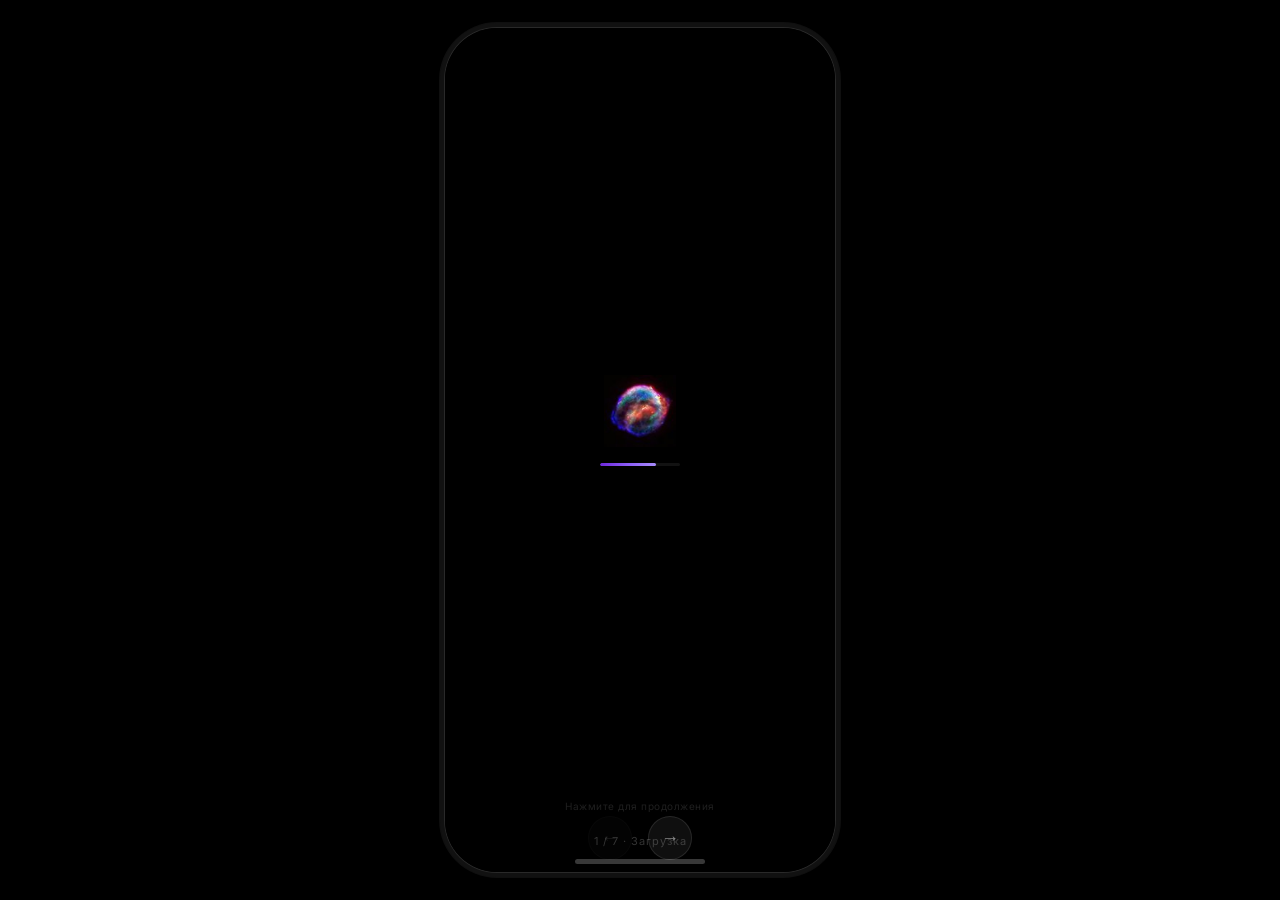
==== index.html @ 372c524d "Add files via upload" ====
<!DOCTYPE html>
<html lang="ru">
<head>
<meta charset="UTF-8">
<meta name="viewport" content="width=device-width, initial-scale=1.0, viewport-fit=cover">
<meta name="theme-color" content="#000000">
<title>Сновидец — Прототип</title>
<link rel="preconnect" href="https://fonts.googleapis.com">
<link href="https://fonts.googleapis.com/css2?family=Inter:wght@300;400;500;600;700;800;900&display=swap" rel="stylesheet">
<link rel="stylesheet" href="styles.css">
</head>
<body>
<div id="app">

  <!-- ══ Phone Shell ══ -->
  <div class="phone-shell">
    <div class="notch"></div>
    <div class="home-bar"></div>

    <!-- ════════════════════════════
         SCREEN 1 — LOADING
    ════════════════════════════ -->
    <div class="screen" id="screen-loading">
      <img class="loading-logo" src="[data-uri]" alt="Сновидец">
      <div class="loading-bar-track">
        <div class="loading-bar-fill"></div>
      </div>
      <div class="loading-hint">Нажмите для продолжения</div>
    </div>

    <!-- ════════════════════════════
         SCREEN 2 — LOGIN
    ════════════════════════════ -->
    <div class="screen" id="screen-login">
      <div class="login-logo-wrap">
        <img class="login-logo" src="[data-uri]" alt="Сновидец">
      </div>
      <div class="login-form">
        <input class="field" type="text" placeholder="Логин или email" readonly>
        <input class="field" type="text" placeholder="Пароль" readonly>
      </div>
      <button class="btn-login" data-goto="diary-entries">Войти</button>
      <div class="login-links">
        <span class="login-link">Забыли пароль?</span>
        <span class="login-link">Регистрация</span>
      </div>
      <div class="login-divider">
        <div class="divider-line"></div>
        <span class="divider-text">Войти через</span>
        <div class="divider-line"></div>
      </div>
      <div class="socials">
        <div class="social-btn">V</div>
        <div class="social-btn">G</div>
        <div class="social-btn">Я</div>
      </div>
    </div>

    <!-- ════════════════════════════
         SCREEN 3 — DIARY (ENTRIES)
    ════════════════════════════ -->
    <div class="screen" id="screen-diary-entries" style="flex-direction:column;">
      <!-- Metrics -->
      <div class="diary-topbar">
        <div class="metrics-row">
          <div class="metric-card">
            <div class="metric-value">5</div>
            <div class="metric-label">Снов</div>
          </div>
          <div class="metric-card">
            <div class="metric-value">48%</div>
            <div class="metric-label">Осознанность</div>
          </div>
          <div class="metric-card">
            <div class="metric-value">Май</div>
            <div class="metric-label">Период</div>
          </div>
        </div>
      </div>
      <div class="section-label">Последние записи</div>
      <!-- Dream list -->
      <div class="dream-list">
        <div class="dream-card">
          <div class="dream-icon">📝</div>
          <div class="dream-body">
            <div class="dream-title">Полет над городом</div>
            <div class="dream-meta">12 мая · 02:34</div>
            <div class="dream-tags"><span class="dream-tag">#Осознанный</span><span class="dream-tag">#Повторяющийся</span></div>
          </div>
          <div class="dream-right">
            <div class="dream-pct">87%</div>
            <div class="dream-actions">✏️ 🗑️</div>
          </div>
        </div>
        <div class="dream-card">
          <div class="dream-icon">🎤</div>
          <div class="dream-body">
            <div class="dream-title">Разговор с тенью</div>
            <div class="dream-meta">11 мая · 04:15</div>
            <div class="dream-tags"><span class="dream-tag">#Кошмар</span></div>
          </div>
          <div class="dream-right">
            <div class="dream-pct">42%</div>
            <div class="dream-actions">✏️ 🗑️</div>
          </div>
        </div>
        <div class="dream-card">
          <div class="dream-icon">📹</div>
          <div class="dream-body">
            <div class="dream-title">Бесконечный коридор</div>
            <div class="dream-meta">10 мая · 01:50</div>
            <div class="dream-tags"><span class="dream-tag">#Повторяющийся</span></div>
          </div>
          <div class="dream-right">
            <div class="dream-pct">23%</div>
            <div class="dream-actions">✏️ 🗑️</div>
          </div>
        </div>
        <div class="dream-card">
          <div class="dream-icon">📝</div>
          <div class="dream-body">
            <div class="dream-title">Встреча с учителем</div>
            <div class="dream-meta">9 мая · 03:20</div>
            <div class="dream-tags"><span class="dream-tag">#Осознанный</span><span class="dream-tag">#Люцидный</span></div>
          </div>
          <div class="dream-right">
            <div class="dream-pct">91%</div>
            <div class="dream-actions">✏️ 🗑️</div>
          </div>
        </div>
        <div class="dream-card">
          <div class="dream-icon">🎤</div>
          <div class="dream-body">
            <div class="dream-title">Падение в бездну</div>
            <div class="dream-meta">8 мая · 02:10</div>
            <div class="dream-tags"><span class="dream-tag">#Кошмар</span><span class="dream-tag">#Падение</span></div>
          </div>
          <div class="dream-right">
            <div class="dream-pct">15%</div>
            <div class="dream-actions">✏️ 🗑️</div>
          </div>
        </div>
      </div>
      <!-- FAB -->
      <div class="fab" data-goto="add-dream">+</div>
      <!-- Bottom nav -->
      <nav class="bottom-nav">
        <div class="nav-item active" data-screen="diary-entries">
          <div class="nav-icon-wrap"><svg viewBox="0 0 24 24" fill="none" stroke="rgba(255,255,255,0.3)" stroke-width="2" stroke-linecap="round" stroke-linejoin="round"><rect x="4" y="3" width="16" height="18" rx="2"/><line x1="8" y1="8" x2="16" y2="8"/><line x1="8" y1="12" x2="16" y2="12"/><line x1="8" y1="16" x2="12" y2="16"/></svg></div>
          <span class="nav-lbl">Дневник</span>
        </div>
        <div class="nav-item" data-screen="visualization">
          <div class="nav-icon-wrap"><svg viewBox="0 0 24 24" fill="none" stroke="rgba(255,255,255,0.3)" stroke-width="2" stroke-linecap="round" stroke-linejoin="round"><circle cx="12" cy="12" r="3"/><path d="M12 2v3M12 19v3M4.22 4.22l2.12 2.12M17.66 17.66l2.12 2.12M2 12h3M19 12h3M4.22 19.78l2.12-2.12M17.66 6.34l2.12-2.12"/></svg></div>
          <span class="nav-lbl">Визуализация</span>
        </div>
        <div class="nav-item" data-screen="analytics">
          <div class="nav-icon-wrap"><svg viewBox="0 0 24 24" fill="none" stroke="rgba(255,255,255,0.3)" stroke-width="2" stroke-linecap="round" stroke-linejoin="round"><polyline points="22 12 18 12 15 21 9 3 6 12 2 12"/></svg></div>
          <span class="nav-lbl">Аналитика</span>
        </div>
        <div class="nav-item" data-screen="profile">
          <div class="nav-icon-wrap"><svg viewBox="0 0 24 24" fill="none" stroke="rgba(255,255,255,0.3)" stroke-width="2" stroke-linecap="round" stroke-linejoin="round"><circle cx="12" cy="8" r="4"/><path d="M4 20c0-4 3.6-7 8-7s8 3 8 7"/></svg></div>
          <span class="nav-lbl">Профиль</span>
        </div>
      </nav>
      <div class="safe-bottom"></div>
    </div>

    <!-- ════════════════════════════
         SCREEN 4 — ADD DREAM
    ════════════════════════════ -->
    <div class="screen" id="screen-add-dream" style="flex-direction:column;">
      <div class="screen-body">
        <div class="add-inner">
          <div class="screen-heading">Новая запись сна</div>
          <div class="voice-banner">
            <div class="voice-banner-icon">🎤</div>
            <div class="voice-banner-text">Голосовая команда «Сон, запись» — наговорите сон, а приложение создаст черновик. После остановки записи черновик появится в дневнике.</div>
          </div>
          <div>
            <div class="field-label">Опиши сон <span class="hint-icon">?</span></div>
            <textarea class="add-textarea" placeholder="Начните писать или используйте микрофон" readonly></textarea>
            <div class="char-count">0 / 2000</div>
          </div>
          <div>
            <div class="field-label">Стоп-кадр</div>
            <input class="add-input" type="text" placeholder="одно-два предложения" readonly>
          </div>
          <div>
            <div class="expand-header">
              <span class="expand-title">Настроить дополнительные параметры</span>
              <span class="expand-arrow">▲</span>
            </div>
            <div class="expand-body">
              <div>
                <div class="param-label">Длительность сна</div>
                <div class="radio-row">
                  <span class="chip">Мгновение</span><span class="chip">Короткий</span><span class="chip on">Обычный</span><span class="chip">Долгий</span><span class="chip">Бесконечный</span>
                </div>
              </div>
              <div class="divider-sm"></div>
              <div>
                <div class="param-label">Теги</div>
                <div class="tags-input">Введите тег…</div>
                <div class="tag-suggestions">
                  <span class="tag-chip">лес</span><span class="tag-chip">город</span><span class="tag-chip">школа</span><span class="tag-chip">вода</span><span class="tag-chip">космос</span><span class="tag-chip">зеркало</span><span class="tag-chip">лестница</span><span class="tag-chip">автомобиль</span><span class="tag-chip">книга</span><span class="tag-chip">часы</span><span class="tag-chip">мама</span><span class="tag-chip">незнакомец</span><span class="tag-chip">тень</span><span class="tag-chip">животное</span><span class="tag-chip">страх</span><span class="tag-chip">радость</span><span class="tag-chip">тревога</span><span class="tag-chip">удивление</span><span class="tag-chip">покой</span><span class="tag-chip">дождь</span><span class="tag-chip">туман</span><span class="tag-chip">снег</span><span class="tag-chip">гроза</span><span class="tag-chip">полёт</span><span class="tag-chip">падение</span><span class="tag-chip">бег</span><span class="tag-chip">разговор</span><span class="tag-chip">плавание</span>
                </div>
              </div>
              <div class="divider-sm"></div>
              <div>
                <div class="param-label">Время суток</div>
                <div class="radio-row"><span class="chip">День</span><span class="chip on">Ночь</span><span class="chip">Неопределённое</span></div>
              </div>
              <div>
                <div class="param-label">Цветовая гамма</div>
                <div class="radio-row"><span class="chip on">Тёплая</span><span class="chip">Холодная</span><span class="chip">Чёрно-белая</span><span class="chip">Сепия</span></div>
              </div>
              <div>
                <div class="param-label">Сюрреалистичность</div>
                <div class="radio-row"><span class="chip">Реализм</span><span class="chip on">Лёгкая странность</span><span class="chip">Полный сюрреализм</span></div>
              </div>
              <div class="divider-sm"></div>
              <div class="toggle-row">
                <span class="toggle-label">Осознанный сон</span>
                <div class="toggle off"><div class="toggle-knob"></div></div>
              </div>
              <div class="toggle-row">
                <span class="toggle-label">Было чувство присутствия реальности</span>
                <div class="toggle off"><div class="toggle-knob"></div></div>
              </div>
              <div class="divider-sm"></div>
              <div style="display:flex;flex-direction:column;gap:8px;">
                <div class="checkbox-row"><div class="checkbox-box"></div><span class="checkbox-label">Присутствовали узнаваемые люди (размывать лица знакомых)</span></div>
                <div class="checkbox-row"><div class="checkbox-box"></div><span class="checkbox-label">Содержал эротические сцены</span></div>
                <div class="checkbox-row"><div class="checkbox-box"></div><span class="checkbox-label">Были нарушения физики</span></div>
                <div class="checkbox-row"><div class="checkbox-box"></div><span class="checkbox-label">Слышал звуки / музыку</span></div>
              </div>
              <div class="divider-sm"></div>
              <div class="slider-wrap">
                <div class="param-label">Эмоциональная яркость</div>
                <div class="slider-sublabel">Насколько сильные эмоции ты испытывал?</div>
                <div class="slider-track">
                  <div class="slider-fill"></div>
                  <div class="slider-thumb"></div>
                </div>
                <div class="slider-labels"><span>1</span><span>6</span><span>10</span></div>
              </div>
            </div>
          </div>
          <div class="add-actions">
            <button class="btn-save" data-goto="diary-entries">Сохранить сон</button>
            <button class="btn-cancel" data-goto="diary-entries">Отмена</button>
          </div>
          <div style="height:20px;"></div>
        </div>
      </div>
      <nav class="bottom-nav">
        <div class="nav-item active" data-screen="diary-entries">
          <div class="nav-icon-wrap"><svg viewBox="0 0 24 24" fill="none" stroke="rgba(255,255,255,0.3)" stroke-width="2" stroke-linecap="round" stroke-linejoin="round"><rect x="4" y="3" width="16" height="18" rx="2"/><line x1="8" y1="8" x2="16" y2="8"/><line x1="8" y1="12" x2="16" y2="12"/><line x1="8" y1="16" x2="12" y2="16"/></svg></div>
          <span class="nav-lbl">Дневник</span>
        </div>
        <div class="nav-item" data-screen="visualization">
          <div class="nav-icon-wrap"><svg viewBox="0 0 24 24" fill="none" stroke="rgba(255,255,255,0.3)" stroke-width="2" stroke-linecap="round" stroke-linejoin="round"><circle cx="12" cy="12" r="3"/><path d="M12 2v3M12 19v3M4.22 4.22l2.12 2.12M17.66 17.66l2.12 2.12M2 12h3M19 12h3M4.22 19.78l2.12-2.12M17.66 6.34l2.12-2.12"/></svg></div>
          <span class="nav-lbl">Визуализация</span>
        </div>
        <div class="nav-item" data-screen="analytics">
          <div class="nav-icon-wrap"><svg viewBox="0 0 24 24" fill="none" stroke="rgba(255,255,255,0.3)" stroke-width="2" stroke-linecap="round" stroke-linejoin="round"><polyline points="22 12 18 12 15 21 9 3 6 12 2 12"/></svg></div>
          <span class="nav-lbl">Аналитика</span>
        </div>
        <div class="nav-item" data-screen="profile">
          <div class="nav-icon-wrap"><svg viewBox="0 0 24 24" fill="none" stroke="rgba(255,255,255,0.3)" stroke-width="2" stroke-linecap="round" stroke-linejoin="round"><circle cx="12" cy="8" r="4"/><path d="M4 20c0-4 3.6-7 8-7s8 3 8 7"/></svg></div>
          <span class="nav-lbl">Профиль</span>
        </div>
      </nav>
      <div class="safe-bottom"></div>
    </div>

    <!-- ════════════════════════════
         SCREEN 5 — VISUALIZATION
    ════════════════════════════ -->
    <div class="screen" id="screen-visualization" style="flex-direction:column;">
      <div class="screen-body">
        <div class="viz-inner">
          <div class="screen-heading">Визуализация снов</div>
          <div class="viz-select">
            <span class="viz-select-text">Полет над городом (12 мая)</span>
            <span class="viz-select-arrow">▼</span>
          </div>
          <div class="viz-card">
            <div class="viz-placeholder">
              <div class="viz-placeholder-icon">🖼️</div>
              <div class="viz-placeholder-text">Здесь будет сгенерирована сцена от первого лица</div>
            </div>
            <div class="viz-card-footer">
              <span class="viz-card-title">ФОТО-СЦЕНА</span>
              <button class="btn-create">Создать (1 токен)</button>
            </div>
          </div>
          <div class="viz-card">
            <div class="viz-placeholder">
              <div class="viz-placeholder-icon">🎬</div>
              <div class="viz-placeholder-text">Демо-режим: генерация видео от первого лица</div>
            </div>
            <div class="viz-card-footer">
              <span class="viz-card-title">1-МИН. РОЛИК ОТ 1 ЛИЦА</span>
              <button class="btn-create">Создать (3 токена)</button>
            </div>
          </div>
          <div class="token-info">
            <span style="font-size:18px;">🪙</span>
            <span class="token-info-text">Beta-функция. ИИ-генерация за токены. У вас <b>5 токенов</b></span>
          </div>
          <div class="section-label" style="padding:4px 0;">История визуализаций</div>
          <div style="display:flex;flex-direction:column;gap:8px;">
            <div class="hist-card">
              <div class="hist-icon">📸</div>
              <div class="hist-body"><div class="hist-title">Полет над городом</div><div class="hist-meta">12 мая</div><div class="hist-type">Фото-сцена</div></div>
              <button class="btn-watch">Смотреть</button>
            </div>
            <div class="hist-card">
              <div class="hist-icon">🎬</div>
              <div class="hist-body"><div class="hist-title">Разговор с тенью</div><div class="hist-meta">11 мая</div><div class="hist-type">Ролик</div></div>
              <button class="btn-watch">Смотреть</button>
            </div>
            <div class="hist-card">
              <div class="hist-icon">📸</div>
              <div class="hist-body"><div class="hist-title">Бесконечный коридор</div><div class="hist-meta">10 мая</div><div class="hist-type">Фото-сцена</div></div>
              <button class="btn-watch">Смотреть</button>
            </div>
          </div>
          <div style="height:16px;"></div>
        </div>
      </div>
      <nav class="bottom-nav">
        <div class="nav-item" data-screen="diary-entries"><div class="nav-icon-wrap"><svg viewBox="0 0 24 24" fill="none" stroke="rgba(255,255,255,0.3)" stroke-width="2" stroke-linecap="round" stroke-linejoin="round"><rect x="4" y="3" width="16" height="18" rx="2"/><line x1="8" y1="8" x2="16" y2="8"/><line x1="8" y1="12" x2="16" y2="12"/><line x1="8" y1="16" x2="12" y2="16"/></svg></div><span class="nav-lbl">Дневник</span></div>
        <div class="nav-item active" data-screen="visualization"><div class="nav-icon-wrap"><svg viewBox="0 0 24 24" fill="none" stroke="rgba(255,255,255,0.3)" stroke-width="2" stroke-linecap="round" stroke-linejoin="round"><circle cx="12" cy="12" r="3"/><path d="M12 2v3M12 19v3M4.22 4.22l2.12 2.12M17.66 17.66l2.12 2.12M2 12h3M19 12h3M4.22 19.78l2.12-2.12M17.66 6.34l2.12-2.12"/></svg></div><span class="nav-lbl">Визуализация</span></div>
        <div class="nav-item" data-screen="analytics"><div class="nav-icon-wrap"><svg viewBox="0 0 24 24" fill="none" stroke="rgba(255,255,255,0.3)" stroke-width="2" stroke-linecap="round" stroke-linejoin="round"><polyline points="22 12 18 12 15 21 9 3 6 12 2 12"/></svg></div><span class="nav-lbl">Аналитика</span></div>
        <div class="nav-item" data-screen="profile"><div class="nav-icon-wrap"><svg viewBox="0 0 24 24" fill="none" stroke="rgba(255,255,255,0.3)" stroke-width="2" stroke-linecap="round" stroke-linejoin="round"><circle cx="12" cy="8" r="4"/><path d="M4 20c0-4 3.6-7 8-7s8 3 8 7"/></svg></div><span class="nav-lbl">Профиль</span></div>
      </nav>
      <div class="safe-bottom"></div>
    </div>

    <!-- ════════════════════════════
         SCREEN 6 — ANALYTICS
    ════════════════════════════ -->
    <div class="screen" id="screen-analytics" style="flex-direction:column;">
      <div class="screen-body">
        <div class="ana-inner">
          <div class="screen-heading">Аналитика снов</div>
          <div class="period-tabs">
            <div class="period-tab">Неделя</div>
            <div class="period-tab on">Месяц</div>
            <div class="period-tab">Год</div>
          </div>
          <div class="ana-card">
            <div class="ana-card-title">Сны по неделям</div>
            <div class="bar-chart">
              <div class="bar-col"><div class="bar-fill" style="height:20px;"></div><div class="bar-label">Н1</div></div>
              <div class="bar-col"><div class="bar-fill" style="height:34px;"></div><div class="bar-label">Н2</div></div>
              <div class="bar-col"><div class="bar-fill on" style="height:54px;"></div><div class="bar-label">Н3</div></div>
              <div class="bar-col"><div class="bar-fill" style="height:0px;"></div><div class="bar-label">Н4</div></div>
            </div>
            <div style="display:flex;justify-content:space-between;">
              <span style="font-size:10px;color:rgba(255,255,255,0.2);">Май 2025</span>
              <span style="font-size:10px;color:rgba(255,255,255,0.2);">Всего: 5</span>
            </div>
          </div>
          <div class="ana-card">
            <div class="ana-card-title">Типы снов</div>
            <div class="donut-row">
              <div class="donut"><div class="donut-hole">5</div></div>
              <div style="display:flex;flex-direction:column;gap:8px;">
                <div class="legend-row"><div class="legend-dot" style="background:#8B5CF6;"></div><span class="legend-text">Осознанный</span><span class="legend-val">2</span></div>
                <div class="legend-row"><div class="legend-dot" style="background:#EF4444;"></div><span class="legend-text">Кошмар</span><span class="legend-val">2</span></div>
                <div class="legend-row"><div class="legend-dot" style="background:rgba(255,255,255,0.15);"></div><span class="legend-text">Обычный</span><span class="legend-val">1</span></div>
              </div>
            </div>
          </div>
          <div class="ana-card">
            <div class="ana-card-title">Время засыпания и длительность</div>
            <div class="sleep-stats">
              <div class="sleep-stat"><div class="sleep-val">02:24</div><div class="sleep-lbl">Среднее время записи</div></div>
              <div class="sleep-stat"><div class="sleep-val teal">~6ч</div><div class="sleep-lbl">Ср. длительность сна</div></div>
            </div>
          </div>
          <div style="height:16px;"></div>
        </div>
      </div>
      <nav class="bottom-nav">
        <div class="nav-item" data-screen="diary-entries"><div class="nav-icon-wrap"><svg viewBox="0 0 24 24" fill="none" stroke="rgba(255,255,255,0.3)" stroke-width="2" stroke-linecap="round" stroke-linejoin="round"><rect x="4" y="3" width="16" height="18" rx="2"/><line x1="8" y1="8" x2="16" y2="8"/><line x1="8" y1="12" x2="16" y2="12"/><line x1="8" y1="16" x2="12" y2="16"/></svg></div><span class="nav-lbl">Дневник</span></div>
        <div class="nav-item" data-screen="visualization"><div class="nav-icon-wrap"><svg viewBox="0 0 24 24" fill="none" stroke="rgba(255,255,255,0.3)" stroke-width="2" stroke-linecap="round" stroke-linejoin="round"><circle cx="12" cy="12" r="3"/><path d="M12 2v3M12 19v3M4.22 4.22l2.12 2.12M17.66 17.66l2.12 2.12M2 12h3M19 12h3M4.22 19.78l2.12-2.12M17.66 6.34l2.12-2.12"/></svg></div><span class="nav-lbl">Визуализация</span></div>
        <div class="nav-item active" data-screen="analytics"><div class="nav-icon-wrap"><svg viewBox="0 0 24 24" fill="none" stroke="rgba(255,255,255,0.3)" stroke-width="2" stroke-linecap="round" stroke-linejoin="round"><polyline points="22 12 18 12 15 21 9 3 6 12 2 12"/></svg></div><span class="nav-lbl">Аналитика</span></div>
        <div class="nav-item" data-screen="profile"><div class="nav-icon-wrap"><svg viewBox="0 0 24 24" fill="none" stroke="rgba(255,255,255,0.3)" stroke-width="2" stroke-linecap="round" stroke-linejoin="round"><circle cx="12" cy="8" r="4"/><path d="M4 20c0-4 3.6-7 8-7s8 3 8 7"/></svg></div><span class="nav-lbl">Профиль</span></div>
      </nav>
      <div class="safe-bottom"></div>
    </div>

    <!-- ════════════════════════════
         SCREEN 7 — PROFILE
    ════════════════════════════ -->
    <div class="screen" id="screen-profile" style="flex-direction:column;">
      <div class="screen-body">
        <div class="prof-inner">
          <div class="prof-hero">
            <div class="prof-avatar">С</div>
            <div class="prof-name">Сновидец</div>
            <div class="prof-email">user@dreamapp.ru</div>
          </div>
          <div class="prof-section-label">Уведомления</div>
          <div class="prof-section">
            <div class="prof-row">
              <div class="prof-row-icon">🌙</div>
              <div class="prof-row-text">Напоминание записать сон</div>
              <div class="p-toggle on"><div class="p-toggle-knob"></div></div>
            </div>
            <div class="prof-row">
              <div class="prof-row-icon">⏰</div>
              <div class="prof-row-text">Время напоминания</div>
              <div class="prof-row-right">07:30</div>
            </div>
            <div class="prof-row">
              <div class="prof-row-icon">✨</div>
              <div class="prof-row-text">Советы по осознанным снам</div>
              <div class="p-toggle off"><div class="p-toggle-knob"></div></div>
            </div>
            <div class="prof-row">
              <div class="prof-row-icon">📊</div>
              <div class="prof-row-text">Еженедельный отчёт</div>
              <div class="p-toggle on"><div class="p-toggle-knob"></div></div>
            </div>
          </div>
          <button class="btn-logout" data-goto="login">Выйти из аккаунта</button>
          <div style="height:16px;"></div>
        </div>
      </div>
      <nav class="bottom-nav">
        <div class="nav-item" data-screen="diary-entries"><div class="nav-icon-wrap"><svg viewBox="0 0 24 24" fill="none" stroke="rgba(255,255,255,0.3)" stroke-width="2" stroke-linecap="round" stroke-linejoin="round"><rect x="4" y="3" width="16" height="18" rx="2"/><line x1="8" y1="8" x2="16" y2="8"/><line x1="8" y1="12" x2="16" y2="12"/><line x1="8" y1="16" x2="12" y2="16"/></svg></div><span class="nav-lbl">Дневник</span></div>
        <div class="nav-item" data-screen="visualization"><div class="nav-icon-wrap"><svg viewBox="0 0 24 24" fill="none" stroke="rgba(255,255,255,0.3)" stroke-width="2" stroke-linecap="round" stroke-linejoin="round"><circle cx="12" cy="12" r="3"/><path d="M12 2v3M12 19v3M4.22 4.22l2.12 2.12M17.66 17.66l2.12 2.12M2 12h3M19 12h3M4.22 19.78l2.12-2.12M17.66 6.34l2.12-2.12"/></svg></div><span class="nav-lbl">Визуализация</span></div>
        <div class="nav-item" data-screen="analytics"><div class="nav-icon-wrap"><svg viewBox="0 0 24 24" fill="none" stroke="rgba(255,255,255,0.3)" stroke-width="2" stroke-linecap="round" stroke-linejoin="round"><polyline points="22 12 18 12 15 21 9 3 6 12 2 12"/></svg></div><span class="nav-lbl">Аналитика</span></div>
        <div class="nav-item active" data-screen="profile"><div class="nav-icon-wrap"><svg viewBox="0 0 24 24" fill="none" stroke="rgba(255,255,255,0.3)" stroke-width="2" stroke-linecap="round" stroke-linejoin="round"><circle cx="12" cy="8" r="4"/><path d="M4 20c0-4 3.6-7 8-7s8 3 8 7"/></svg></div><span class="nav-lbl">Профиль</span></div>
      </nav>
      <div class="safe-bottom"></div>
    </div>

  </div><!-- /phone-shell -->

  <!-- Desktop arrows -->
  <div class="nav-arrows" id="nav-arrows">
    <button class="nav-arrow" id="btn-prev">←</button>
    <button class="nav-arrow" id="btn-next">→</button>
  </div>
  <div class="screen-counter" id="screen-counter"></div>

</div><!-- /app -->
<script src="script.js"></script>
</body>
</html>
---- styles.css ----
/* ═══════════════════════════════════════════════
   СНОВИДЕЦ — ПРОТОТИП
   styles.css
═══════════════════════════════════════════════ */

@import url('https://fonts.googleapis.com/css2?family=Inter:wght@300;400;500;600;700;800;900&display=swap');

/* ── Tokens ── */
:root {
  --bg:           #000000;
  --surface:      #0A0A1A;
  --primary:      #8B5CF6;
  --primary-dim:  rgba(139,92,246,0.15);
  --primary-glow: rgba(139,92,246,0.35);
  --accent:       #14B8A6;
  --danger:       #EF4444;
  --warn:         #F59E0B;
  --glass:        rgba(255,255,255,0.05);
  --glass2:       rgba(255,255,255,0.04);
  --text:         rgba(255,255,255,0.88);
  --text-muted:   rgba(255,255,255,0.35);
  --text-dim:     rgba(255,255,255,0.22);
  --border:       rgba(255,255,255,0.08);
  --border2:      rgba(255,255,255,0.06);
  --r-sm:   8px;
  --r-md:   16px;
  --r-lg:   24px;
  --r-pill: 99px;
}

*, *::before, *::after { box-sizing: border-box; margin: 0; padding: 0; }

html, body {
  width: 100%; height: 100%;
  background: var(--bg);
  font-family: 'Inter', sans-serif;
  overflow: hidden;
  color: var(--text);
  -webkit-font-smoothing: antialiased;
}

/* ═══════════════════════════════════════════════
   LAYOUT WRAPPER
═══════════════════════════════════════════════ */

#app {
  width: 100%; height: 100%;
  display: flex;
  align-items: center;
  justify-content: center;
  background: var(--bg);
}

/* ── Desktop: phone shell centered ── */
.phone-shell {
  width: 390px;
  height: 844px;
  max-height: 100vh;
  background: #000;
  border-radius: 52px;
  position: relative;
  overflow: hidden;
  box-shadow:
    0 0 0 1px rgba(255,255,255,0.1),
    0 0 0 5px #111,
    0 0 0 6px rgba(255,255,255,0.06),
    0 40px 100px rgba(0,0,0,0.95);
  flex-shrink: 0;
}

/* ── Desktop nav arrows ── */
.nav-arrows {
  display: none;
  position: fixed;
  bottom: 40px;
  left: 50%;
  transform: translateX(-50%);
  gap: 16px;
  z-index: 100;
}

.nav-arrow {
  width: 44px; height: 44px;
  border-radius: 50%;
  background: rgba(255,255,255,0.06);
  border: 1px solid rgba(255,255,255,0.1);
  color: rgba(255,255,255,0.5);
  font-size: 18px;
  cursor: pointer;
  display: flex; align-items: center; justify-content: center;
  transition: background 0.2s, color 0.2s;
  user-select: none;
}

.nav-arrow:hover { background: rgba(255,255,255,0.12); color: #fff; }
.nav-arrow:disabled { opacity: 0.2; cursor: default; }

/* Screen counter */
.screen-counter {
  display: none;
  position: fixed;
  bottom: 52px;
  left: 50%;
  transform: translateX(-50%);
  font-size: 11px;
  color: rgba(255,255,255,0.2);
  letter-spacing: 1px;
  z-index: 100;
  white-space: nowrap;
}

/* ── Mobile: full viewport ── */
@media (max-width: 500px) {
  .phone-shell {
    width: 100vw;
    height: 100vh;
    border-radius: 0;
    box-shadow: none;
  }
  .nav-arrows { display: flex; }
  .screen-counter { display: block; }
}

@media (min-width: 501px) {
  .nav-arrows { display: flex; }
  .screen-counter { display: block; }
}

/* ── Dynamic Island ── */
.notch {
  position: absolute;
  top: 12px; left: 50%;
  transform: translateX(-50%);
  width: 120px; height: 34px;
  background: #000;
  border-radius: 20px;
  z-index: 50;
}

/* ── Home indicator ── */
.home-bar {
  position: absolute;
  bottom: 8px; left: 50%;
  transform: translateX(-50%);
  width: 130px; height: 5px;
  background: rgba(255,255,255,0.22);
  border-radius: var(--r-pill);
  z-index: 50;
}

/* ═══════════════════════════════════════════════
   SCREENS — base
═══════════════════════════════════════════════ */

.screen {
  position: absolute;
  inset: 0;
  background: #000;
  display: none;
  flex-direction: column;
  opacity: 0;
  transition: opacity 0.25s ease;
}

.screen.active {
  display: flex;
  opacity: 1;
}

/* Scrollable body area */
.screen-body {
  flex: 1;
  overflow-y: auto;
  overflow-x: hidden;
  scrollbar-width: none;
  -webkit-overflow-scrolling: touch;
}
.screen-body::-webkit-scrollbar { display: none; }

/* Safe areas */
.safe-top    { height: 44px; flex-shrink: 0; }
.safe-bottom { height: 34px; flex-shrink: 0; }

/* ═══════════════════════════════════════════════
   SCREEN 1 — LOADING
═══════════════════════════════════════════════ */

#screen-loading {
  align-items: center;
  justify-content: center;
  gap: 16px;
  cursor: pointer;
  padding-bottom: 60px;
}

.loading-logo {
  width: 72px; height: 72px;
  object-fit: contain;
}

.loading-bar-track {
  width: 80px; height: 3px;
  background: rgba(255,255,255,0.07);
  border-radius: var(--r-pill);
  overflow: hidden;
}

.loading-bar-fill {
  height: 100%;
  background: linear-gradient(90deg, #6D28D9, #8B5CF6, #A78BFA);
  border-radius: var(--r-pill);
  animation: loadprogress 1.8s ease-out forwards;
}

@keyframes loadprogress {
  from { width: 0% }
  to   { width: 70% }
}

.loading-hint {
  position: absolute;
  bottom: 60px;
  font-size: 10px;
  color: rgba(255,255,255,0.12);
  letter-spacing: 0.5px;
}

/* ═══════════════════════════════════════════════
   SCREEN 2 — LOGIN
═══════════════════════════════════════════════ */

#screen-login {
  align-items: center;
  justify-content: center;
  padding: 44px 28px 34px;
  gap: 0;
}

.login-logo-wrap {
  margin-bottom: 40px;
}

.login-logo {
  width: 52px; height: 52px;
  object-fit: contain;
}

.login-form {
  width: 100%;
  display: flex;
  flex-direction: column;
  gap: 10px;
  margin-bottom: 14px;
}

.field {
  width: 100%;
  background: var(--glass);
  border: 1px solid var(--border);
  border-radius: var(--r-md);
  padding: 14px 16px;
  font-family: 'Inter', sans-serif;
  font-size: 14px;
  color: var(--text-muted);
  outline: none;
  pointer-events: none;
}

.field::placeholder { color: var(--text-muted); }

.btn-login {
  width: 100%;
  height: 52px;
  background: var(--primary);
  border: none;
  border-radius: var(--r-md);
  color: #fff;
  font-family: 'Inter', sans-serif;
  font-size: 15px;
  font-weight: 600;
  cursor: pointer;
  box-shadow: 0 4px 24px var(--primary-glow);
  margin-bottom: 18px;
  transition: opacity 0.15s;
}

.btn-login:hover { opacity: 0.88; }

.login-links {
  display: flex;
  gap: 24px;
  margin-bottom: 24px;
}

.login-link {
  font-size: 13px;
  color: var(--text-muted);
  cursor: default;
}

.login-divider {
  width: 100%;
  display: flex;
  align-items: center;
  gap: 10px;
  margin-bottom: 14px;
}

.divider-line { flex: 1; height: 1px; background: var(--border); }

.divider-text {
  font-size: 11px;
  color: var(--text-dim);
  white-space: nowrap;
  letter-spacing: 0.5px;
}

.socials { display: flex; gap: 12px; }

.social-btn {
  width: 44px; height: 44px;
  border-radius: 50%;
  background: var(--glass);
  border: 1px solid var(--border);
  display: flex; align-items: center; justify-content: center;
  font-size: 15px; font-weight: 700;
  color: var(--text);
  cursor: default;
  font-family: 'Inter', sans-serif;
}

/* ═══════════════════════════════════════════════
   SHARED — BOTTOM NAV
═══════════════════════════════════════════════ */

.bottom-nav {
  height: 60px;
  background: rgba(0,0,0,0.97);
  border-top: 1px solid var(--border2);
  display: flex;
  align-items: center;
  justify-content: space-around;
  padding: 0 6px;
  flex-shrink: 0;
  z-index: 20;
}

.nav-item {
  display: flex;
  flex-direction: column;
  align-items: center;
  gap: 4px;
  flex: 1;
  cursor: pointer;
  padding-top: 4px;
  -webkit-tap-highlight-color: transparent;
}

.nav-icon-wrap {
  width: 32px; height: 26px;
  border-radius: var(--r-sm);
  display: flex; align-items: center; justify-content: center;
  transition: background 0.15s;
}

.nav-icon-wrap svg { width: 17px; height: 17px; }

.nav-lbl {
  font-size: 9px;
  font-weight: 500;
  color: var(--text-muted);
  text-align: center;
  letter-spacing: 0.2px;
  transition: color 0.15s;
}

.nav-item.active .nav-icon-wrap { background: var(--primary-dim); }
.nav-item.active .nav-lbl       { color: var(--primary); font-weight: 600; }
.nav-item.active svg path,
.nav-item.active svg rect,
.nav-item.active svg circle,
.nav-item.active svg line,
.nav-item.active svg polyline   { stroke: var(--primary) !important; }

/* ═══════════════════════════════════════════════
   SCREEN 3 — DIARY EMPTY
═══════════════════════════════════════════════ */

#screen-diary-empty .screen-body {
  display: flex;
  flex-direction: column;
  padding: 12px 14px 0;
  gap: 0;
}

/* ═══════════════════════════════════════════════
   SCREEN 4 — DIARY WITH ENTRIES
═══════════════════════════════════════════════ */

.diary-topbar {
  padding: 10px 14px 8px;
  flex-shrink: 0;
  border-bottom: 1px solid var(--border2);
}

.metrics-row { display: flex; gap: 7px; }

.metric-card {
  flex: 1;
  background: var(--glass2);
  border: 1px solid var(--border);
  border-radius: var(--r-md);
  padding: 9px 6px 7px;
  display: flex; flex-direction: column; align-items: center; gap: 3px;
}

.metric-value { font-size: 14px; font-weight: 800; color: #fff; line-height: 1; }
.metric-label { font-size: 8px; font-weight: 500; color: var(--text-muted); text-align: center; text-transform: uppercase; letter-spacing: 0.6px; }

.section-label {
  padding: 12px 14px 6px;
  font-size: 10px; font-weight: 600;
  color: var(--text-dim);
  letter-spacing: 1.2px;
  text-transform: uppercase;
  flex-shrink: 0;
}

.dream-list {
  flex: 1;
  padding: 0 12px 12px;
  display: flex; flex-direction: column; gap: 7px;
  overflow-y: auto;
  scrollbar-width: none;
}
.dream-list::-webkit-scrollbar { display: none; }

.dream-card {
  background: var(--glass);
  border: 1px solid var(--border);
  border-radius: var(--r-md);
  padding: 11px 12px;
  display: flex; align-items: flex-start; gap: 10px;
  cursor: pointer;
  transition: background 0.15s;
  -webkit-tap-highlight-color: transparent;
}

.dream-card:hover { background: rgba(255,255,255,0.07); }

.dream-icon { font-size: 18px; flex-shrink: 0; margin-top: 1px; }

.dream-body { flex: 1; min-width: 0; display: flex; flex-direction: column; gap: 4px; }

.dream-title { font-size: 12px; font-weight: 600; color: var(--text); white-space: nowrap; overflow: hidden; text-overflow: ellipsis; }

.dream-meta { font-size: 10px; color: var(--text-muted); }

.dream-tags { display: flex; flex-wrap: wrap; gap: 4px; margin-top: 2px; }

.dream-tag {
  font-size: 9px; font-weight: 500;
  color: rgba(139,92,246,0.9);
  background: rgba(139,92,246,0.1);
  border: 1px solid rgba(139,92,246,0.2);
  border-radius: 5px;
  padding: 2px 6px;
}

.dream-right { display: flex; flex-direction: column; align-items: flex-end; gap: 8px; flex-shrink: 0; }

.dream-pct { font-size: 12px; font-weight: 700; color: var(--primary); }

.dream-actions { display: flex; gap: 6px; font-size: 14px; opacity: 0.4; }

/* FAB */
.fab {
  position: absolute;
  right: 20px;
  bottom: 74px;
  width: 52px; height: 52px;
  border-radius: 50%;
  background: var(--primary);
  box-shadow: 0 4px 20px var(--primary-glow);
  display: flex; align-items: center; justify-content: center;
  font-size: 26px; font-weight: 300; color: #fff;
  line-height: 1;
  z-index: 25;
  cursor: pointer;
  transition: transform 0.15s, opacity 0.15s;
  -webkit-tap-highlight-color: transparent;
}

.fab:hover { transform: scale(1.06); }

/* Empty state */
.empty-state {
  flex: 1;
  display: flex; flex-direction: column; align-items: center; justify-content: center;
  gap: 12px; padding: 0 40px;
}

.empty-moon { font-size: 36px; opacity: 0.22; }
.empty-text { font-size: 13px; color: var(--text-muted); text-align: center; line-height: 1.6; }

.btn-add-dream {
  height: 42px; padding: 0 24px;
  background: var(--primary);
  border: none; border-radius: var(--r-md);
  color: #fff; font-family: 'Inter', sans-serif;
  font-size: 13px; font-weight: 600;
  cursor: pointer;
  box-shadow: 0 4px 16px var(--primary-glow);
  margin-top: 4px;
  transition: opacity 0.15s;
  -webkit-tap-highlight-color: transparent;
}

.btn-add-dream:hover { opacity: 0.88; }

/* ═══════════════════════════════════════════════
   SCREEN 5 — ADD DREAM
═══════════════════════════════════════════════ */

.add-inner {
  padding: 56px 16px 16px;
  display: flex; flex-direction: column; gap: 12px;
}

.screen-heading {
  font-size: 20px; font-weight: 700;
  color: var(--text); letter-spacing: -0.4px;
}

.voice-banner {
  background: rgba(139,92,246,0.08);
  border: 1px solid rgba(139,92,246,0.2);
  border-radius: var(--r-md);
  padding: 12px 14px;
  display: flex; gap: 10px; align-items: flex-start;
}

.voice-banner-icon { font-size: 18px; flex-shrink: 0; }
.voice-banner-text { font-size: 11px; color: rgba(255,255,255,0.5); line-height: 1.6; }

.field-label {
  font-size: 10px; font-weight: 600;
  color: var(--text-muted);
  letter-spacing: 0.8px; text-transform: uppercase;
  display: flex; align-items: center; gap: 6px;
  margin-bottom: 5px;
}

.hint-icon {
  width: 16px; height: 16px; border-radius: 50%;
  border: 1px solid rgba(255,255,255,0.2);
  display: flex; align-items: center; justify-content: center;
  font-size: 9px; color: var(--text-muted);
  cursor: default;
}

.add-textarea {
  width: 100%;
  background: var(--glass);
  border: 1px solid var(--border);
  border-radius: var(--r-md);
  padding: 12px 14px;
  font-family: 'Inter', sans-serif;
  font-size: 13px; color: var(--text-muted);
  resize: none; outline: none; pointer-events: none;
  height: 80px; line-height: 1.5;
}

.char-count {
  font-size: 10px; color: var(--text-dim);
  text-align: right; margin-top: 4px;
}

.add-input {
  width: 100%;
  background: var(--glass);
  border: 1px solid var(--border);
  border-radius: var(--r-md);
  padding: 12px 14px;
  font-family: 'Inter', sans-serif;
  font-size: 13px; color: var(--text-muted);
  outline: none; pointer-events: none;
}

.expand-header {
  display: flex; align-items: center; justify-content: space-between;
  background: var(--glass2);
  border: 1px solid var(--border);
  border-radius: var(--r-sm);
  padding: 11px 14px;
}

.expand-title { font-size: 12px; font-weight: 600; color: rgba(255,255,255,0.6); }
.expand-arrow { font-size: 10px; color: var(--text-dim); }

.expand-body {
  background: rgba(255,255,255,0.02);
  border: 1px solid var(--border2);
  border-top: none;
  border-radius: 0 0 var(--r-sm) var(--r-sm);
  padding: 12px 14px;
  display: flex; flex-direction: column; gap: 12px;
}

.param-label {
  font-size: 9px; font-weight: 600;
  color: var(--text-dim);
  letter-spacing: 0.8px; text-transform: uppercase;
  margin-bottom: 6px;
}

.radio-row { display: flex; flex-wrap: wrap; gap: 6px; }

.chip {
  font-size: 10px; font-weight: 500;
  color: var(--text-muted);
  background: var(--glass);
  border: 1px solid var(--border);
  border-radius: var(--r-pill);
  padding: 5px 11px;
  cursor: default;
}

.chip.on {
  color: var(--primary);
  background: var(--primary-dim);
  border-color: rgba(139,92,246,0.3);
}

.tags-input {
  background: var(--glass);
  border: 1px solid var(--border);
  border-radius: var(--r-sm);
  padding: 8px 12px;
  font-size: 11px; color: var(--text-dim);
  margin-bottom: 6px; pointer-events: none;
}

.tag-suggestions { display: flex; flex-wrap: wrap; gap: 5px; }

.tag-chip {
  font-size: 9px; font-weight: 500;
  color: var(--text-muted);
  background: var(--glass2);
  border: 1px solid var(--border2);
  border-radius: 5px;
  padding: 3px 8px;
  cursor: default;
}

.toggle-row { display: flex; align-items: center; justify-content: space-between; }

.toggle-label { font-size: 11px; color: rgba(255,255,255,0.55); flex: 1; padding-right: 12px; line-height: 1.4; }

.toggle {
  width: 32px; height: 19px;
  border-radius: var(--r-pill);
  position: relative; flex-shrink: 0;
}
.toggle.off { background: rgba(255,255,255,0.12); }
.toggle-knob {
  width: 14px; height: 14px;
  background: #fff; border-radius: 50%;
  position: absolute; top: 2.5px; left: 3px;
}

.checkbox-row { display: flex; align-items: flex-start; gap: 10px; }
.checkbox-box {
  width: 14px; height: 14px;
  border: 1px solid rgba(255,255,255,0.2);
  border-radius: 4px; flex-shrink: 0; margin-top: 1px;
}
.checkbox-label { font-size: 11px; color: rgba(255,255,255,0.5); line-height: 1.5; }

.divider-sm { height: 1px; background: var(--border2); }

.slider-wrap { display: flex; flex-direction: column; gap: 6px; }
.slider-sublabel { font-size: 10px; color: var(--text-muted); }
.slider-track { height: 4px; background: rgba(255,255,255,0.07); border-radius: var(--r-pill); position: relative; }
.slider-fill { width: 58%; height: 100%; background: linear-gradient(90deg, #6D28D9, #8B5CF6); border-radius: var(--r-pill); }
.slider-thumb {
  width: 14px; height: 14px; background: var(--primary); border-radius: 50%;
  position: absolute; top: -5px; left: calc(58% - 7px);
  box-shadow: 0 0 6px var(--primary-glow);
}
.slider-labels { display: flex; justify-content: space-between; font-size: 9px; color: var(--text-dim); }

.add-actions { display: flex; gap: 10px; }

.btn-save {
  flex: 1; height: 46px;
  background: var(--primary); border: none;
  border-radius: var(--r-md); color: #fff;
  font-family: 'Inter', sans-serif;
  font-size: 14px; font-weight: 600; cursor: pointer;
  box-shadow: 0 4px 18px var(--primary-glow);
  transition: opacity 0.15s;
}
.btn-save:hover { opacity: 0.88; }

.btn-cancel {
  height: 46px; padding: 0 20px;
  background: transparent;
  border: 1px solid rgba(255,255,255,0.15);
  border-radius: var(--r-md);
  color: var(--text-muted);
  font-family: 'Inter', sans-serif;
  font-size: 14px; font-weight: 500; cursor: pointer;
  transition: border-color 0.15s;
}
.btn-cancel:hover { border-color: rgba(255,255,255,0.3); }

/* ═══════════════════════════════════════════════
   SCREEN 6 — VISUALIZATION
═══════════════════════════════════════════════ */

.viz-inner {
  padding: 56px 14px 14px;
  display: flex; flex-direction: column; gap: 12px;
}

.viz-select {
  display: flex; align-items: center; justify-content: space-between;
  background: var(--glass);
  border: 1px solid var(--border);
  border-radius: var(--r-md);
  padding: 12px 16px;
  cursor: default;
}
.viz-select-text { font-size: 13px; color: rgba(255,255,255,0.7); }
.viz-select-arrow { font-size: 11px; color: var(--text-muted); }

.viz-card {
  background: var(--glass2);
  border: 1px solid var(--border);
  border-radius: var(--r-md);
  overflow: hidden;
}

.viz-placeholder {
  width: 100%; height: 120px;
  background: rgba(255,255,255,0.03);
  display: flex; flex-direction: column; align-items: center; justify-content: center;
  gap: 6px;
  border-bottom: 1px solid var(--border2);
}
.viz-placeholder-icon { font-size: 26px; opacity: 0.35; }
.viz-placeholder-text { font-size: 10px; color: var(--text-dim); text-align: center; padding: 0 20px; line-height: 1.5; }

.viz-card-footer {
  display: flex; align-items: center; justify-content: space-between;
  padding: 10px 14px;
}
.viz-card-title { font-size: 11px; font-weight: 700; color: rgba(255,255,255,0.7); letter-spacing: 0.5px; }

.btn-create {
  height: 26px; padding: 0 12px;
  background: var(--primary); border: none;
  border-radius: var(--r-sm); color: #fff;
  font-family: 'Inter', sans-serif;
  font-size: 10px; font-weight: 600; cursor: pointer;
  box-shadow: 0 2px 10px var(--primary-glow);
  white-space: nowrap;
}

.token-info {
  display: flex; align-items: center; gap: 8px;
  background: rgba(245,158,11,0.07);
  border: 1px solid rgba(245,158,11,0.15);
  border-radius: var(--r-sm);
  padding: 10px 14px;
}
.token-info-text { font-size: 10px; color: rgba(255,255,255,0.45); line-height: 1.5; }
.token-info-text b { color: rgba(245,158,11,0.9); font-weight: 600; }

.hist-card {
  background: var(--glass2);
  border: 1px solid var(--border2);
  border-radius: var(--r-md);
  padding: 12px 14px;
  display: flex; align-items: center; gap: 10px;
}

.hist-icon { font-size: 20px; flex-shrink: 0; }
.hist-body { flex: 1; min-width: 0; display: flex; flex-direction: column; gap: 3px; }
.hist-title { font-size: 12px; font-weight: 600; color: rgba(255,255,255,0.8); }
.hist-meta  { font-size: 10px; color: var(--text-muted); }
.hist-type  {
  font-size: 9px; color: rgba(139,92,246,0.8);
  background: rgba(139,92,246,0.1);
  border: 1px solid rgba(139,92,246,0.2);
  border-radius: 4px; padding: 2px 7px;
  align-self: flex-start; margin-top: 2px;
}

.btn-watch {
  height: 26px; padding: 0 12px;
  background: transparent;
  border: 1px solid rgba(139,92,246,0.4);
  border-radius: var(--r-sm);
  color: var(--primary); font-family: 'Inter', sans-serif;
  font-size: 10px; font-weight: 600; cursor: pointer; flex-shrink: 0;
}

/* ═══════════════════════════════════════════════
   SCREEN 7 — ANALYTICS
═══════════════════════════════════════════════ */

.ana-inner {
  padding: 56px 14px 14px;
  display: flex; flex-direction: column; gap: 12px;
}

.period-tabs {
  display: flex; gap: 5px;
  background: rgba(255,255,255,0.04);
  border-radius: var(--r-sm); padding: 4px;
}

.period-tab {
  flex: 1; text-align: center;
  font-size: 11px; font-weight: 500;
  color: var(--text-muted);
  padding: 6px 0; border-radius: 6px; cursor: default;
}
.period-tab.on { background: var(--primary); color: #fff; font-weight: 600; }

.ana-card {
  background: var(--glass2);
  border: 1px solid var(--border);
  border-radius: var(--r-md);
  padding: 14px;
  display: flex; flex-direction: column; gap: 10px;
}
.ana-card-title { font-size: 10px; font-weight: 600; color: var(--text-dim); letter-spacing: 0.8px; text-transform: uppercase; }

.bar-chart { display: flex; align-items: flex-end; gap: 6px; height: 60px; }
.bar-col { display: flex; flex-direction: column; align-items: center; gap: 4px; flex: 1; }
.bar-fill { width: 100%; border-radius: 3px 3px 0 0; background: rgba(139,92,246,0.25); }
.bar-fill.on { background: var(--primary); }
.bar-label { font-size: 8px; color: var(--text-dim); }
.bar-sublabel { font-size: 8px; color: rgba(255,255,255,0.1); }

.donut-row { display: flex; align-items: center; gap: 16px; }
.donut {
  width: 68px; height: 68px; border-radius: 50%; flex-shrink: 0;
  background: conic-gradient(#8B5CF6 0% 40%, #EF4444 40% 80%, rgba(255,255,255,0.1) 80% 100%);
  position: relative;
}
.donut-hole {
  position: absolute; inset: 13px; background: #090914;
  border-radius: 50%; display: flex; align-items: center; justify-content: center;
  font-size: 13px; font-weight: 700; color: rgba(255,255,255,0.7);
}
.legend-row { display: flex; align-items: center; gap: 7px; }
.legend-dot { width: 8px; height: 8px; border-radius: 50%; flex-shrink: 0; }
.legend-text { font-size: 11px; color: var(--text-muted); flex: 1; }
.legend-val { font-size: 11px; font-weight: 600; color: rgba(255,255,255,0.75); }

.sleep-stats { display: flex; gap: 8px; }
.sleep-stat {
  flex: 1; display: flex; flex-direction: column; align-items: center; gap: 4px;
  background: rgba(255,255,255,0.03);
  border: 1px solid var(--border2);
  border-radius: var(--r-sm); padding: 12px 6px;
}
.sleep-val { font-size: 18px; font-weight: 800; color: #fff; line-height: 1; }
.sleep-val.teal { color: var(--accent); }
.sleep-lbl { font-size: 9px; font-weight: 500; color: var(--text-dim); text-transform: uppercase; letter-spacing: 0.5px; text-align: center; }

/* ═══════════════════════════════════════════════
   SCREEN 8 — PROFILE
═══════════════════════════════════════════════ */

.prof-inner {
  padding: 56px 14px 14px;
  display: flex; flex-direction: column; gap: 12px;
}

.prof-hero {
  display: flex; flex-direction: column; align-items: center; gap: 8px; padding-bottom: 4px;
}

.prof-avatar {
  width: 64px; height: 64px; border-radius: 50%;
  background: linear-gradient(135deg, #4C1D95, #8B5CF6);
  display: flex; align-items: center; justify-content: center;
  font-size: 26px; font-weight: 700; color: #fff;
  border: 2px solid rgba(139,92,246,0.4);
  box-shadow: 0 0 20px rgba(139,92,246,0.2);
}

.prof-name { font-size: 18px; font-weight: 700; color: var(--text); letter-spacing: -0.3px; }
.prof-email { font-size: 12px; color: var(--text-muted); }

.prof-section-label {
  font-size: 9px; font-weight: 600; color: var(--text-dim);
  letter-spacing: 1px; text-transform: uppercase; padding-left: 2px;
}

.prof-section {
  background: var(--glass2);
  border: 1px solid var(--border);
  border-radius: var(--r-md); overflow: hidden;
}

.prof-row {
  display: flex; align-items: center;
  padding: 13px 16px; gap: 12px;
  border-bottom: 1px solid var(--border2);
}
.prof-row:last-child { border-bottom: none; }
.prof-row-icon { font-size: 16px; flex-shrink: 0; width: 22px; text-align: center; }
.prof-row-text { flex: 1; font-size: 13px; color: rgba(255,255,255,0.65); }
.prof-row-right { font-size: 12px; color: var(--text-dim); }

.p-toggle {
  width: 34px; height: 20px;
  border-radius: var(--r-pill); position: relative; flex-shrink: 0;
}
.p-toggle.on { background: var(--primary); }
.p-toggle.off { background: rgba(255,255,255,0.12); }
.p-toggle-knob {
  width: 14px; height: 14px; background: #fff; border-radius: 50%;
  position: absolute; top: 3px;
  transition: left 0.15s;
}
.p-toggle.on .p-toggle-knob { left: 17px; }
.p-toggle.off .p-toggle-knob { left: 3px; }

.btn-logout {
  width: 100%; height: 46px;
  background: transparent;
  border: 1px solid rgba(239,68,68,0.3);
  border-radius: var(--r-md);
  color: rgba(239,68,68,0.7);
  font-family: 'Inter', sans-serif;
  font-size: 13px; font-weight: 500; cursor: pointer;
  transition: border-color 0.15s;
}
.btn-logout:hover { border-color: rgba(239,68,68,0.6); }
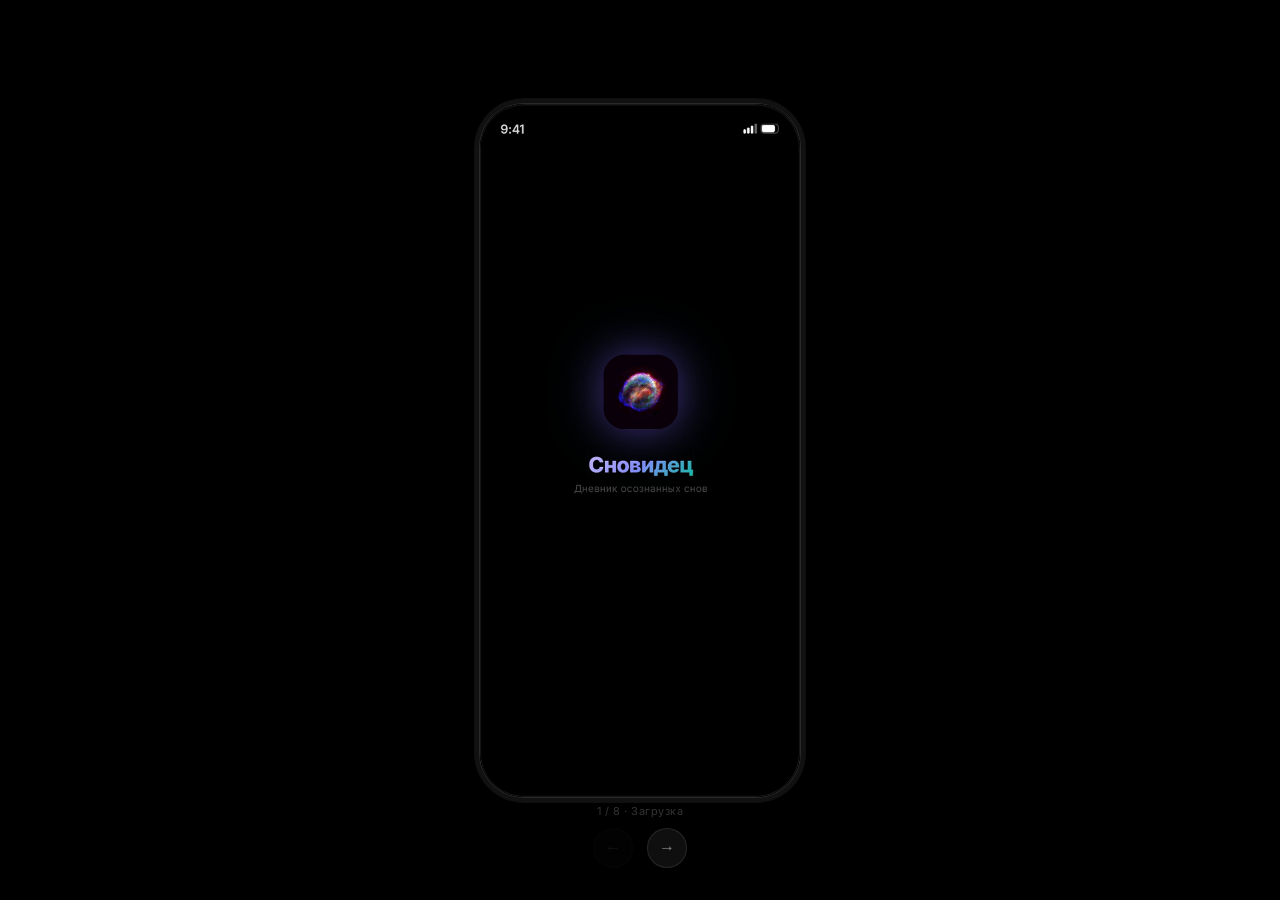
==== commit 8cef0c92: "Add files via upload" ====
--- a/index.html
+++ b/index.html
@@ -5,452 +5,19 @@
 <meta name="viewport" content="width=device-width, initial-scale=1.0, viewport-fit=cover">
 <meta name="theme-color" content="#000000">
 <title>Сновидец — Прототип</title>
-<link rel="preconnect" href="https://fonts.googleapis.com">
-<link href="https://fonts.googleapis.com/css2?family=Inter:wght@300;400;500;600;700;800;900&display=swap" rel="stylesheet">
 <link rel="stylesheet" href="styles.css">
 </head>
 <body>
 <div id="app">
+  <iframe id="screen-frame" src="1_loading.html"></iframe>
+</div>
 
-  <!-- ══ Phone Shell ══ -->
-  <div class="phone-shell">
-    <div class="notch"></div>
-    <div class="home-bar"></div>
+<div class="nav-arrows">
+  <button class="nav-arrow" id="btn-prev">←</button>
+  <button class="nav-arrow" id="btn-next">→</button>
+</div>
+<div class="screen-label" id="screen-label"></div>
 
-    <!-- ════════════════════════════
-         SCREEN 1 — LOADING
-    ════════════════════════════ -->
-    <div class="screen" id="screen-loading">
-      <img class="loading-logo" src="[data-uri]" alt="Сновидец">
-      <div class="loading-bar-track">
-        <div class="loading-bar-fill"></div>
-      </div>
-      <div class="loading-hint">Нажмите для продолжения</div>
-    </div>
-
-    <!-- ════════════════════════════
-         SCREEN 2 — LOGIN
-    ════════════════════════════ -->
-    <div class="screen" id="screen-login">
-      <div class="login-logo-wrap">
-        <img class="login-logo" src="[data-uri]" alt="Сновидец">
-      </div>
-      <div class="login-form">
-        <input class="field" type="text" placeholder="Логин или email" readonly>
-        <input class="field" type="text" placeholder="Пароль" readonly>
-      </div>
-      <button class="btn-login" data-goto="diary-entries">Войти</button>
-      <div class="login-links">
-        <span class="login-link">Забыли пароль?</span>
-        <span class="login-link">Регистрация</span>
-      </div>
-      <div class="login-divider">
-        <div class="divider-line"></div>
-        <span class="divider-text">Войти через</span>
-        <div class="divider-line"></div>
-      </div>
-      <div class="socials">
-        <div class="social-btn">V</div>
-        <div class="social-btn">G</div>
-        <div class="social-btn">Я</div>
-      </div>
-    </div>
-
-    <!-- ════════════════════════════
-         SCREEN 3 — DIARY (ENTRIES)
-    ════════════════════════════ -->
-    <div class="screen" id="screen-diary-entries" style="flex-direction:column;">
-      <!-- Metrics -->
-      <div class="diary-topbar">
-        <div class="metrics-row">
-          <div class="metric-card">
-            <div class="metric-value">5</div>
-            <div class="metric-label">Снов</div>
-          </div>
-          <div class="metric-card">
-            <div class="metric-value">48%</div>
-            <div class="metric-label">Осознанность</div>
-          </div>
-          <div class="metric-card">
-            <div class="metric-value">Май</div>
-            <div class="metric-label">Период</div>
-          </div>
-        </div>
-      </div>
-      <div class="section-label">Последние записи</div>
-      <!-- Dream list -->
-      <div class="dream-list">
-        <div class="dream-card">
-          <div class="dream-icon">📝</div>
-          <div class="dream-body">
-            <div class="dream-title">Полет над городом</div>
-            <div class="dream-meta">12 мая · 02:34</div>
-            <div class="dream-tags"><span class="dream-tag">#Осознанный</span><span class="dream-tag">#Повторяющийся</span></div>
-          </div>
-          <div class="dream-right">
-            <div class="dream-pct">87%</div>
-            <div class="dream-actions">✏️ 🗑️</div>
-          </div>
-        </div>
-        <div class="dream-card">
-          <div class="dream-icon">🎤</div>
-          <div class="dream-body">
-            <div class="dream-title">Разговор с тенью</div>
-            <div class="dream-meta">11 мая · 04:15</div>
-            <div class="dream-tags"><span class="dream-tag">#Кошмар</span></div>
-          </div>
-          <div class="dream-right">
-            <div class="dream-pct">42%</div>
-            <div class="dream-actions">✏️ 🗑️</div>
-          </div>
-        </div>
-        <div class="dream-card">
-          <div class="dream-icon">📹</div>
-          <div class="dream-body">
-            <div class="dream-title">Бесконечный коридор</div>
-            <div class="dream-meta">10 мая · 01:50</div>
-            <div class="dream-tags"><span class="dream-tag">#Повторяющийся</span></div>
-          </div>
-          <div class="dream-right">
-            <div class="dream-pct">23%</div>
-            <div class="dream-actions">✏️ 🗑️</div>
-          </div>
-        </div>
-        <div class="dream-card">
-          <div class="dream-icon">📝</div>
-          <div class="dream-body">
-            <div class="dream-title">Встреча с учителем</div>
-            <div class="dream-meta">9 мая · 03:20</div>
-            <div class="dream-tags"><span class="dream-tag">#Осознанный</span><span class="dream-tag">#Люцидный</span></div>
-          </div>
-          <div class="dream-right">
-            <div class="dream-pct">91%</div>
-            <div class="dream-actions">✏️ 🗑️</div>
-          </div>
-        </div>
-        <div class="dream-card">
-          <div class="dream-icon">🎤</div>
-          <div class="dream-body">
-            <div class="dream-title">Падение в бездну</div>
-            <div class="dream-meta">8 мая · 02:10</div>
-            <div class="dream-tags"><span class="dream-tag">#Кошмар</span><span class="dream-tag">#Падение</span></div>
-          </div>
-          <div class="dream-right">
-            <div class="dream-pct">15%</div>
-            <div class="dream-actions">✏️ 🗑️</div>
-          </div>
-        </div>
-      </div>
-      <!-- FAB -->
-      <div class="fab" data-goto="add-dream">+</div>
-      <!-- Bottom nav -->
-      <nav class="bottom-nav">
-        <div class="nav-item active" data-screen="diary-entries">
-          <div class="nav-icon-wrap"><svg viewBox="0 0 24 24" fill="none" stroke="rgba(255,255,255,0.3)" stroke-width="2" stroke-linecap="round" stroke-linejoin="round"><rect x="4" y="3" width="16" height="18" rx="2"/><line x1="8" y1="8" x2="16" y2="8"/><line x1="8" y1="12" x2="16" y2="12"/><line x1="8" y1="16" x2="12" y2="16"/></svg></div>
-          <span class="nav-lbl">Дневник</span>
-        </div>
-        <div class="nav-item" data-screen="visualization">
-          <div class="nav-icon-wrap"><svg viewBox="0 0 24 24" fill="none" stroke="rgba(255,255,255,0.3)" stroke-width="2" stroke-linecap="round" stroke-linejoin="round"><circle cx="12" cy="12" r="3"/><path d="M12 2v3M12 19v3M4.22 4.22l2.12 2.12M17.66 17.66l2.12 2.12M2 12h3M19 12h3M4.22 19.78l2.12-2.12M17.66 6.34l2.12-2.12"/></svg></div>
-          <span class="nav-lbl">Визуализация</span>
-        </div>
-        <div class="nav-item" data-screen="analytics">
-          <div class="nav-icon-wrap"><svg viewBox="0 0 24 24" fill="none" stroke="rgba(255,255,255,0.3)" stroke-width="2" stroke-linecap="round" stroke-linejoin="round"><polyline points="22 12 18 12 15 21 9 3 6 12 2 12"/></svg></div>
-          <span class="nav-lbl">Аналитика</span>
-        </div>
-        <div class="nav-item" data-screen="profile">
-          <div class="nav-icon-wrap"><svg viewBox="0 0 24 24" fill="none" stroke="rgba(255,255,255,0.3)" stroke-width="2" stroke-linecap="round" stroke-linejoin="round"><circle cx="12" cy="8" r="4"/><path d="M4 20c0-4 3.6-7 8-7s8 3 8 7"/></svg></div>
-          <span class="nav-lbl">Профиль</span>
-        </div>
-      </nav>
-      <div class="safe-bottom"></div>
-    </div>
-
-    <!-- ════════════════════════════
-         SCREEN 4 — ADD DREAM
-    ════════════════════════════ -->
-    <div class="screen" id="screen-add-dream" style="flex-direction:column;">
-      <div class="screen-body">
-        <div class="add-inner">
-          <div class="screen-heading">Новая запись сна</div>
-          <div class="voice-banner">
-            <div class="voice-banner-icon">🎤</div>
-            <div class="voice-banner-text">Голосовая команда «Сон, запись» — наговорите сон, а приложение создаст черновик. После остановки записи черновик появится в дневнике.</div>
-          </div>
-          <div>
-            <div class="field-label">Опиши сон <span class="hint-icon">?</span></div>
-            <textarea class="add-textarea" placeholder="Начните писать или используйте микрофон" readonly></textarea>
-            <div class="char-count">0 / 2000</div>
-          </div>
-          <div>
-            <div class="field-label">Стоп-кадр</div>
-            <input class="add-input" type="text" placeholder="одно-два предложения" readonly>
-          </div>
-          <div>
-            <div class="expand-header">
-              <span class="expand-title">Настроить дополнительные параметры</span>
-              <span class="expand-arrow">▲</span>
-            </div>
-            <div class="expand-body">
-              <div>
-                <div class="param-label">Длительность сна</div>
-                <div class="radio-row">
-                  <span class="chip">Мгновение</span><span class="chip">Короткий</span><span class="chip on">Обычный</span><span class="chip">Долгий</span><span class="chip">Бесконечный</span>
-                </div>
-              </div>
-              <div class="divider-sm"></div>
-              <div>
-                <div class="param-label">Теги</div>
-                <div class="tags-input">Введите тег…</div>
-                <div class="tag-suggestions">
-                  <span class="tag-chip">лес</span><span class="tag-chip">город</span><span class="tag-chip">школа</span><span class="tag-chip">вода</span><span class="tag-chip">космос</span><span class="tag-chip">зеркало</span><span class="tag-chip">лестница</span><span class="tag-chip">автомобиль</span><span class="tag-chip">книга</span><span class="tag-chip">часы</span><span class="tag-chip">мама</span><span class="tag-chip">незнакомец</span><span class="tag-chip">тень</span><span class="tag-chip">животное</span><span class="tag-chip">страх</span><span class="tag-chip">радость</span><span class="tag-chip">тревога</span><span class="tag-chip">удивление</span><span class="tag-chip">покой</span><span class="tag-chip">дождь</span><span class="tag-chip">туман</span><span class="tag-chip">снег</span><span class="tag-chip">гроза</span><span class="tag-chip">полёт</span><span class="tag-chip">падение</span><span class="tag-chip">бег</span><span class="tag-chip">разговор</span><span class="tag-chip">плавание</span>
-                </div>
-              </div>
-              <div class="divider-sm"></div>
-              <div>
-                <div class="param-label">Время суток</div>
-                <div class="radio-row"><span class="chip">День</span><span class="chip on">Ночь</span><span class="chip">Неопределённое</span></div>
-              </div>
-              <div>
-                <div class="param-label">Цветовая гамма</div>
-                <div class="radio-row"><span class="chip on">Тёплая</span><span class="chip">Холодная</span><span class="chip">Чёрно-белая</span><span class="chip">Сепия</span></div>
-              </div>
-              <div>
-                <div class="param-label">Сюрреалистичность</div>
-                <div class="radio-row"><span class="chip">Реализм</span><span class="chip on">Лёгкая странность</span><span class="chip">Полный сюрреализм</span></div>
-              </div>
-              <div class="divider-sm"></div>
-              <div class="toggle-row">
-                <span class="toggle-label">Осознанный сон</span>
-                <div class="toggle off"><div class="toggle-knob"></div></div>
-              </div>
-              <div class="toggle-row">
-                <span class="toggle-label">Было чувство присутствия реальности</span>
-                <div class="toggle off"><div class="toggle-knob"></div></div>
-              </div>
-              <div class="divider-sm"></div>
-              <div style="display:flex;flex-direction:column;gap:8px;">
-                <div class="checkbox-row"><div class="checkbox-box"></div><span class="checkbox-label">Присутствовали узнаваемые люди (размывать лица знакомых)</span></div>
-                <div class="checkbox-row"><div class="checkbox-box"></div><span class="checkbox-label">Содержал эротические сцены</span></div>
-                <div class="checkbox-row"><div class="checkbox-box"></div><span class="checkbox-label">Были нарушения физики</span></div>
-                <div class="checkbox-row"><div class="checkbox-box"></div><span class="checkbox-label">Слышал звуки / музыку</span></div>
-              </div>
-              <div class="divider-sm"></div>
-              <div class="slider-wrap">
-                <div class="param-label">Эмоциональная яркость</div>
-                <div class="slider-sublabel">Насколько сильные эмоции ты испытывал?</div>
-                <div class="slider-track">
-                  <div class="slider-fill"></div>
-                  <div class="slider-thumb"></div>
-                </div>
-                <div class="slider-labels"><span>1</span><span>6</span><span>10</span></div>
-              </div>
-            </div>
-          </div>
-          <div class="add-actions">
-            <button class="btn-save" data-goto="diary-entries">Сохранить сон</button>
-            <button class="btn-cancel" data-goto="diary-entries">Отмена</button>
-          </div>
-          <div style="height:20px;"></div>
-        </div>
-      </div>
-      <nav class="bottom-nav">
-        <div class="nav-item active" data-screen="diary-entries">
-          <div class="nav-icon-wrap"><svg viewBox="0 0 24 24" fill="none" stroke="rgba(255,255,255,0.3)" stroke-width="2" stroke-linecap="round" stroke-linejoin="round"><rect x="4" y="3" width="16" height="18" rx="2"/><line x1="8" y1="8" x2="16" y2="8"/><line x1="8" y1="12" x2="16" y2="12"/><line x1="8" y1="16" x2="12" y2="16"/></svg></div>
-          <span class="nav-lbl">Дневник</span>
-        </div>
-        <div class="nav-item" data-screen="visualization">
-          <div class="nav-icon-wrap"><svg viewBox="0 0 24 24" fill="none" stroke="rgba(255,255,255,0.3)" stroke-width="2" stroke-linecap="round" stroke-linejoin="round"><circle cx="12" cy="12" r="3"/><path d="M12 2v3M12 19v3M4.22 4.22l2.12 2.12M17.66 17.66l2.12 2.12M2 12h3M19 12h3M4.22 19.78l2.12-2.12M17.66 6.34l2.12-2.12"/></svg></div>
-          <span class="nav-lbl">Визуализация</span>
-        </div>
-        <div class="nav-item" data-screen="analytics">
-          <div class="nav-icon-wrap"><svg viewBox="0 0 24 24" fill="none" stroke="rgba(255,255,255,0.3)" stroke-width="2" stroke-linecap="round" stroke-linejoin="round"><polyline points="22 12 18 12 15 21 9 3 6 12 2 12"/></svg></div>
-          <span class="nav-lbl">Аналитика</span>
-        </div>
-        <div class="nav-item" data-screen="profile">
-          <div class="nav-icon-wrap"><svg viewBox="0 0 24 24" fill="none" stroke="rgba(255,255,255,0.3)" stroke-width="2" stroke-linecap="round" stroke-linejoin="round"><circle cx="12" cy="8" r="4"/><path d="M4 20c0-4 3.6-7 8-7s8 3 8 7"/></svg></div>
-          <span class="nav-lbl">Профиль</span>
-        </div>
-      </nav>
-      <div class="safe-bottom"></div>
-    </div>
-
-    <!-- ════════════════════════════
-         SCREEN 5 — VISUALIZATION
-    ════════════════════════════ -->
-    <div class="screen" id="screen-visualization" style="flex-direction:column;">
-      <div class="screen-body">
-        <div class="viz-inner">
-          <div class="screen-heading">Визуализация снов</div>
-          <div class="viz-select">
-            <span class="viz-select-text">Полет над городом (12 мая)</span>
-            <span class="viz-select-arrow">▼</span>
-          </div>
-          <div class="viz-card">
-            <div class="viz-placeholder">
-              <div class="viz-placeholder-icon">🖼️</div>
-              <div class="viz-placeholder-text">Здесь будет сгенерирована сцена от первого лица</div>
-            </div>
-            <div class="viz-card-footer">
-              <span class="viz-card-title">ФОТО-СЦЕНА</span>
-              <button class="btn-create">Создать (1 токен)</button>
-            </div>
-          </div>
-          <div class="viz-card">
-            <div class="viz-placeholder">
-              <div class="viz-placeholder-icon">🎬</div>
-              <div class="viz-placeholder-text">Демо-режим: генерация видео от первого лица</div>
-            </div>
-            <div class="viz-card-footer">
-              <span class="viz-card-title">1-МИН. РОЛИК ОТ 1 ЛИЦА</span>
-              <button class="btn-create">Создать (3 токена)</button>
-            </div>
-          </div>
-          <div class="token-info">
-            <span style="font-size:18px;">🪙</span>
-            <span class="token-info-text">Beta-функция. ИИ-генерация за токены. У вас <b>5 токенов</b></span>
-          </div>
-          <div class="section-label" style="padding:4px 0;">История визуализаций</div>
-          <div style="display:flex;flex-direction:column;gap:8px;">
-            <div class="hist-card">
-              <div class="hist-icon">📸</div>
-              <div class="hist-body"><div class="hist-title">Полет над городом</div><div class="hist-meta">12 мая</div><div class="hist-type">Фото-сцена</div></div>
-              <button class="btn-watch">Смотреть</button>
-            </div>
-            <div class="hist-card">
-              <div class="hist-icon">🎬</div>
-              <div class="hist-body"><div class="hist-title">Разговор с тенью</div><div class="hist-meta">11 мая</div><div class="hist-type">Ролик</div></div>
-              <button class="btn-watch">Смотреть</button>
-            </div>
-            <div class="hist-card">
-              <div class="hist-icon">📸</div>
-              <div class="hist-body"><div class="hist-title">Бесконечный коридор</div><div class="hist-meta">10 мая</div><div class="hist-type">Фото-сцена</div></div>
-              <button class="btn-watch">Смотреть</button>
-            </div>
-          </div>
-          <div style="height:16px;"></div>
-        </div>
-      </div>
-      <nav class="bottom-nav">
-        <div class="nav-item" data-screen="diary-entries"><div class="nav-icon-wrap"><svg viewBox="0 0 24 24" fill="none" stroke="rgba(255,255,255,0.3)" stroke-width="2" stroke-linecap="round" stroke-linejoin="round"><rect x="4" y="3" width="16" height="18" rx="2"/><line x1="8" y1="8" x2="16" y2="8"/><line x1="8" y1="12" x2="16" y2="12"/><line x1="8" y1="16" x2="12" y2="16"/></svg></div><span class="nav-lbl">Дневник</span></div>
-        <div class="nav-item active" data-screen="visualization"><div class="nav-icon-wrap"><svg viewBox="0 0 24 24" fill="none" stroke="rgba(255,255,255,0.3)" stroke-width="2" stroke-linecap="round" stroke-linejoin="round"><circle cx="12" cy="12" r="3"/><path d="M12 2v3M12 19v3M4.22 4.22l2.12 2.12M17.66 17.66l2.12 2.12M2 12h3M19 12h3M4.22 19.78l2.12-2.12M17.66 6.34l2.12-2.12"/></svg></div><span class="nav-lbl">Визуализация</span></div>
-        <div class="nav-item" data-screen="analytics"><div class="nav-icon-wrap"><svg viewBox="0 0 24 24" fill="none" stroke="rgba(255,255,255,0.3)" stroke-width="2" stroke-linecap="round" stroke-linejoin="round"><polyline points="22 12 18 12 15 21 9 3 6 12 2 12"/></svg></div><span class="nav-lbl">Аналитика</span></div>
-        <div class="nav-item" data-screen="profile"><div class="nav-icon-wrap"><svg viewBox="0 0 24 24" fill="none" stroke="rgba(255,255,255,0.3)" stroke-width="2" stroke-linecap="round" stroke-linejoin="round"><circle cx="12" cy="8" r="4"/><path d="M4 20c0-4 3.6-7 8-7s8 3 8 7"/></svg></div><span class="nav-lbl">Профиль</span></div>
-      </nav>
-      <div class="safe-bottom"></div>
-    </div>
-
-    <!-- ════════════════════════════
-         SCREEN 6 — ANALYTICS
-    ════════════════════════════ -->
-    <div class="screen" id="screen-analytics" style="flex-direction:column;">
-      <div class="screen-body">
-        <div class="ana-inner">
-          <div class="screen-heading">Аналитика снов</div>
-          <div class="period-tabs">
-            <div class="period-tab">Неделя</div>
-            <div class="period-tab on">Месяц</div>
-            <div class="period-tab">Год</div>
-          </div>
-          <div class="ana-card">
-            <div class="ana-card-title">Сны по неделям</div>
-            <div class="bar-chart">
-              <div class="bar-col"><div class="bar-fill" style="height:20px;"></div><div class="bar-label">Н1</div></div>
-              <div class="bar-col"><div class="bar-fill" style="height:34px;"></div><div class="bar-label">Н2</div></div>
-              <div class="bar-col"><div class="bar-fill on" style="height:54px;"></div><div class="bar-label">Н3</div></div>
-              <div class="bar-col"><div class="bar-fill" style="height:0px;"></div><div class="bar-label">Н4</div></div>
-            </div>
-            <div style="display:flex;justify-content:space-between;">
-              <span style="font-size:10px;color:rgba(255,255,255,0.2);">Май 2025</span>
-              <span style="font-size:10px;color:rgba(255,255,255,0.2);">Всего: 5</span>
-            </div>
-          </div>
-          <div class="ana-card">
-            <div class="ana-card-title">Типы снов</div>
-            <div class="donut-row">
-              <div class="donut"><div class="donut-hole">5</div></div>
-              <div style="display:flex;flex-direction:column;gap:8px;">
-                <div class="legend-row"><div class="legend-dot" style="background:#8B5CF6;"></div><span class="legend-text">Осознанный</span><span class="legend-val">2</span></div>
-                <div class="legend-row"><div class="legend-dot" style="background:#EF4444;"></div><span class="legend-text">Кошмар</span><span class="legend-val">2</span></div>
-                <div class="legend-row"><div class="legend-dot" style="background:rgba(255,255,255,0.15);"></div><span class="legend-text">Обычный</span><span class="legend-val">1</span></div>
-              </div>
-            </div>
-          </div>
-          <div class="ana-card">
-            <div class="ana-card-title">Время засыпания и длительность</div>
-            <div class="sleep-stats">
-              <div class="sleep-stat"><div class="sleep-val">02:24</div><div class="sleep-lbl">Среднее время записи</div></div>
-              <div class="sleep-stat"><div class="sleep-val teal">~6ч</div><div class="sleep-lbl">Ср. длительность сна</div></div>
-            </div>
-          </div>
-          <div style="height:16px;"></div>
-        </div>
-      </div>
-      <nav class="bottom-nav">
-        <div class="nav-item" data-screen="diary-entries"><div class="nav-icon-wrap"><svg viewBox="0 0 24 24" fill="none" stroke="rgba(255,255,255,0.3)" stroke-width="2" stroke-linecap="round" stroke-linejoin="round"><rect x="4" y="3" width="16" height="18" rx="2"/><line x1="8" y1="8" x2="16" y2="8"/><line x1="8" y1="12" x2="16" y2="12"/><line x1="8" y1="16" x2="12" y2="16"/></svg></div><span class="nav-lbl">Дневник</span></div>
-        <div class="nav-item" data-screen="visualization"><div class="nav-icon-wrap"><svg viewBox="0 0 24 24" fill="none" stroke="rgba(255,255,255,0.3)" stroke-width="2" stroke-linecap="round" stroke-linejoin="round"><circle cx="12" cy="12" r="3"/><path d="M12 2v3M12 19v3M4.22 4.22l2.12 2.12M17.66 17.66l2.12 2.12M2 12h3M19 12h3M4.22 19.78l2.12-2.12M17.66 6.34l2.12-2.12"/></svg></div><span class="nav-lbl">Визуализация</span></div>
-        <div class="nav-item active" data-screen="analytics"><div class="nav-icon-wrap"><svg viewBox="0 0 24 24" fill="none" stroke="rgba(255,255,255,0.3)" stroke-width="2" stroke-linecap="round" stroke-linejoin="round"><polyline points="22 12 18 12 15 21 9 3 6 12 2 12"/></svg></div><span class="nav-lbl">Аналитика</span></div>
-        <div class="nav-item" data-screen="profile"><div class="nav-icon-wrap"><svg viewBox="0 0 24 24" fill="none" stroke="rgba(255,255,255,0.3)" stroke-width="2" stroke-linecap="round" stroke-linejoin="round"><circle cx="12" cy="8" r="4"/><path d="M4 20c0-4 3.6-7 8-7s8 3 8 7"/></svg></div><span class="nav-lbl">Профиль</span></div>
-      </nav>
-      <div class="safe-bottom"></div>
-    </div>
-
-    <!-- ════════════════════════════
-         SCREEN 7 — PROFILE
-    ════════════════════════════ -->
-    <div class="screen" id="screen-profile" style="flex-direction:column;">
-      <div class="screen-body">
-        <div class="prof-inner">
-          <div class="prof-hero">
-            <div class="prof-avatar">С</div>
-            <div class="prof-name">Сновидец</div>
-            <div class="prof-email">user@dreamapp.ru</div>
-          </div>
-          <div class="prof-section-label">Уведомления</div>
-          <div class="prof-section">
-            <div class="prof-row">
-              <div class="prof-row-icon">🌙</div>
-              <div class="prof-row-text">Напоминание записать сон</div>
-              <div class="p-toggle on"><div class="p-toggle-knob"></div></div>
-            </div>
-            <div class="prof-row">
-              <div class="prof-row-icon">⏰</div>
-              <div class="prof-row-text">Время напоминания</div>
-              <div class="prof-row-right">07:30</div>
-            </div>
-            <div class="prof-row">
-              <div class="prof-row-icon">✨</div>
-              <div class="prof-row-text">Советы по осознанным снам</div>
-              <div class="p-toggle off"><div class="p-toggle-knob"></div></div>
-            </div>
-            <div class="prof-row">
-              <div class="prof-row-icon">📊</div>
-              <div class="prof-row-text">Еженедельный отчёт</div>
-              <div class="p-toggle on"><div class="p-toggle-knob"></div></div>
-            </div>
-          </div>
-          <button class="btn-logout" data-goto="login">Выйти из аккаунта</button>
-          <div style="height:16px;"></div>
-        </div>
-      </div>
-      <nav class="bottom-nav">
-        <div class="nav-item" data-screen="diary-entries"><div class="nav-icon-wrap"><svg viewBox="0 0 24 24" fill="none" stroke="rgba(255,255,255,0.3)" stroke-width="2" stroke-linecap="round" stroke-linejoin="round"><rect x="4" y="3" width="16" height="18" rx="2"/><line x1="8" y1="8" x2="16" y2="8"/><line x1="8" y1="12" x2="16" y2="12"/><line x1="8" y1="16" x2="12" y2="16"/></svg></div><span class="nav-lbl">Дневник</span></div>
-        <div class="nav-item" data-screen="visualization"><div class="nav-icon-wrap"><svg viewBox="0 0 24 24" fill="none" stroke="rgba(255,255,255,0.3)" stroke-width="2" stroke-linecap="round" stroke-linejoin="round"><circle cx="12" cy="12" r="3"/><path d="M12 2v3M12 19v3M4.22 4.22l2.12 2.12M17.66 17.66l2.12 2.12M2 12h3M19 12h3M4.22 19.78l2.12-2.12M17.66 6.34l2.12-2.12"/></svg></div><span class="nav-lbl">Визуализация</span></div>
-        <div class="nav-item" data-screen="analytics"><div class="nav-icon-wrap"><svg viewBox="0 0 24 24" fill="none" stroke="rgba(255,255,255,0.3)" stroke-width="2" stroke-linecap="round" stroke-linejoin="round"><polyline points="22 12 18 12 15 21 9 3 6 12 2 12"/></svg></div><span class="nav-lbl">Аналитика</span></div>
-        <div class="nav-item active" data-screen="profile"><div class="nav-icon-wrap"><svg viewBox="0 0 24 24" fill="none" stroke="rgba(255,255,255,0.3)" stroke-width="2" stroke-linecap="round" stroke-linejoin="round"><circle cx="12" cy="8" r="4"/><path d="M4 20c0-4 3.6-7 8-7s8 3 8 7"/></svg></div><span class="nav-lbl">Профиль</span></div>
-      </nav>
-      <div class="safe-bottom"></div>
-    </div>
-
-  </div><!-- /phone-shell -->
-
-  <!-- Desktop arrows -->
-  <div class="nav-arrows" id="nav-arrows">
-    <button class="nav-arrow" id="btn-prev">←</button>
-    <button class="nav-arrow" id="btn-next">→</button>
-  </div>
-  <div class="screen-counter" id="screen-counter"></div>
-
-</div><!-- /app -->
 <script src="script.js"></script>
 </body>
 </html>
--- a/styles.css
+++ b/styles.css
@@ -1,946 +1,97 @@
-/* ═══════════════════════════════════════════════
-   СНОВИДЕЦ — ПРОТОТИП
-   styles.css
-═══════════════════════════════════════════════ */
-
-@import url('https://fonts.googleapis.com/css2?family=Inter:wght@300;400;500;600;700;800;900&display=swap');
-
-/* ── Tokens ── */
-:root {
-  --bg:           #000000;
-  --surface:      #0A0A1A;
-  --primary:      #8B5CF6;
-  --primary-dim:  rgba(139,92,246,0.15);
-  --primary-glow: rgba(139,92,246,0.35);
-  --accent:       #14B8A6;
-  --danger:       #EF4444;
-  --warn:         #F59E0B;
-  --glass:        rgba(255,255,255,0.05);
-  --glass2:       rgba(255,255,255,0.04);
-  --text:         rgba(255,255,255,0.88);
-  --text-muted:   rgba(255,255,255,0.35);
-  --text-dim:     rgba(255,255,255,0.22);
-  --border:       rgba(255,255,255,0.08);
-  --border2:      rgba(255,255,255,0.06);
-  --r-sm:   8px;
-  --r-md:   16px;
-  --r-lg:   24px;
-  --r-pill: 99px;
-}
+/* Сновидец — Wrapper */
+@import url('https://fonts.googleapis.com/css2?family=Inter:wght@400;500;600&display=swap');
 
 *, *::before, *::after { box-sizing: border-box; margin: 0; padding: 0; }
 
 html, body {
   width: 100%; height: 100%;
-  background: var(--bg);
+  background: #000;
   font-family: 'Inter', sans-serif;
   overflow: hidden;
-  color: var(--text);
-  -webkit-font-smoothing: antialiased;
 }
-
-/* ═══════════════════════════════════════════════
-   LAYOUT WRAPPER
-═══════════════════════════════════════════════ */
 
 #app {
   width: 100%; height: 100%;
   display: flex;
   align-items: center;
   justify-content: center;
-  background: var(--bg);
+  position: relative;
 }
 
-/* ── Desktop: phone shell centered ── */
-.phone-shell {
-  width: 390px;
-  height: 844px;
-  max-height: 100vh;
+/* ── iframe ── */
+#screen-frame {
+  border: none;
   background: #000;
-  border-radius: 52px;
-  position: relative;
-  overflow: hidden;
-  box-shadow:
-    0 0 0 1px rgba(255,255,255,0.1),
-    0 0 0 5px #111,
-    0 0 0 6px rgba(255,255,255,0.06),
-    0 40px 100px rgba(0,0,0,0.95);
-  flex-shrink: 0;
 }
 
-/* ── Desktop nav arrows ── */
+/* ── Desktop: show phone shell ── */
+@media (min-width: 501px) {
+  #screen-frame {
+    width: 320px;
+    height: 693px;
+    border-radius: 44px;
+    overflow: hidden;
+    box-shadow:
+      0 0 0 1px rgba(255,255,255,0.1),
+      0 0 0 5px #111,
+      0 0 0 6px rgba(255,255,255,0.06),
+      0 32px 80px rgba(0,0,0,0.9);
+  }
+}
+
+/* ── Mobile: fullscreen ── */
+@media (max-width: 500px) {
+  #screen-frame {
+    width: 100vw;
+    height: 100vh;
+    border-radius: 0;
+  }
+}
+
+/* ── Navigation arrows ── */
 .nav-arrows {
-  display: none;
   position: fixed;
-  bottom: 40px;
+  bottom: 32px;
   left: 50%;
   transform: translateX(-50%);
-  gap: 16px;
+  display: flex;
+  gap: 14px;
   z-index: 100;
 }
 
 .nav-arrow {
-  width: 44px; height: 44px;
+  width: 40px; height: 40px;
   border-radius: 50%;
   background: rgba(255,255,255,0.06);
   border: 1px solid rgba(255,255,255,0.1);
   color: rgba(255,255,255,0.5);
-  font-size: 18px;
+  font-size: 16px;
   cursor: pointer;
-  display: flex; align-items: center; justify-content: center;
+  display: flex;
+  align-items: center;
+  justify-content: center;
   transition: background 0.2s, color 0.2s;
   user-select: none;
+  -webkit-tap-highlight-color: transparent;
 }
 
 .nav-arrow:hover { background: rgba(255,255,255,0.12); color: #fff; }
-.nav-arrow:disabled { opacity: 0.2; cursor: default; }
+.nav-arrow.disabled { opacity: 0.15; pointer-events: none; }
 
-/* Screen counter */
-.screen-counter {
-  display: none;
+.screen-label {
   position: fixed;
-  bottom: 52px;
+  bottom: 82px;
   left: 50%;
   transform: translateX(-50%);
   font-size: 11px;
   color: rgba(255,255,255,0.2);
-  letter-spacing: 1px;
+  letter-spacing: 0.5px;
   z-index: 100;
   white-space: nowrap;
 }
 
-/* ── Mobile: full viewport ── */
+/* Hide arrows on mobile */
 @media (max-width: 500px) {
-  .phone-shell {
-    width: 100vw;
-    height: 100vh;
-    border-radius: 0;
-    box-shadow: none;
-  }
-  .nav-arrows { display: flex; }
-  .screen-counter { display: block; }
+  .nav-arrows { display: none; }
+  .screen-label { display: none; }
 }
-
-@media (min-width: 501px) {
-  .nav-arrows { display: flex; }
-  .screen-counter { display: block; }
-}
-
-/* ── Dynamic Island ── */
-.notch {
-  position: absolute;
-  top: 12px; left: 50%;
-  transform: translateX(-50%);
-  width: 120px; height: 34px;
-  background: #000;
-  border-radius: 20px;
-  z-index: 50;
-}
-
-/* ── Home indicator ── */
-.home-bar {
-  position: absolute;
-  bottom: 8px; left: 50%;
-  transform: translateX(-50%);
-  width: 130px; height: 5px;
-  background: rgba(255,255,255,0.22);
-  border-radius: var(--r-pill);
-  z-index: 50;
-}
-
-/* ═══════════════════════════════════════════════
-   SCREENS — base
-═══════════════════════════════════════════════ */
-
-.screen {
-  position: absolute;
-  inset: 0;
-  background: #000;
-  display: none;
-  flex-direction: column;
-  opacity: 0;
-  transition: opacity 0.25s ease;
-}
-
-.screen.active {
-  display: flex;
-  opacity: 1;
-}
-
-/* Scrollable body area */
-.screen-body {
-  flex: 1;
-  overflow-y: auto;
-  overflow-x: hidden;
-  scrollbar-width: none;
-  -webkit-overflow-scrolling: touch;
-}
-.screen-body::-webkit-scrollbar { display: none; }
-
-/* Safe areas */
-.safe-top    { height: 44px; flex-shrink: 0; }
-.safe-bottom { height: 34px; flex-shrink: 0; }
-
-/* ═══════════════════════════════════════════════
-   SCREEN 1 — LOADING
-═══════════════════════════════════════════════ */
-
-#screen-loading {
-  align-items: center;
-  justify-content: center;
-  gap: 16px;
-  cursor: pointer;
-  padding-bottom: 60px;
-}
-
-.loading-logo {
-  width: 72px; height: 72px;
-  object-fit: contain;
-}
-
-.loading-bar-track {
-  width: 80px; height: 3px;
-  background: rgba(255,255,255,0.07);
-  border-radius: var(--r-pill);
-  overflow: hidden;
-}
-
-.loading-bar-fill {
-  height: 100%;
-  background: linear-gradient(90deg, #6D28D9, #8B5CF6, #A78BFA);
-  border-radius: var(--r-pill);
-  animation: loadprogress 1.8s ease-out forwards;
-}
-
-@keyframes loadprogress {
-  from { width: 0% }
-  to   { width: 70% }
-}
-
-.loading-hint {
-  position: absolute;
-  bottom: 60px;
-  font-size: 10px;
-  color: rgba(255,255,255,0.12);
-  letter-spacing: 0.5px;
-}
-
-/* ═══════════════════════════════════════════════
-   SCREEN 2 — LOGIN
-═══════════════════════════════════════════════ */
-
-#screen-login {
-  align-items: center;
-  justify-content: center;
-  padding: 44px 28px 34px;
-  gap: 0;
-}
-
-.login-logo-wrap {
-  margin-bottom: 40px;
-}
-
-.login-logo {
-  width: 52px; height: 52px;
-  object-fit: contain;
-}
-
-.login-form {
-  width: 100%;
-  display: flex;
-  flex-direction: column;
-  gap: 10px;
-  margin-bottom: 14px;
-}
-
-.field {
-  width: 100%;
-  background: var(--glass);
-  border: 1px solid var(--border);
-  border-radius: var(--r-md);
-  padding: 14px 16px;
-  font-family: 'Inter', sans-serif;
-  font-size: 14px;
-  color: var(--text-muted);
-  outline: none;
-  pointer-events: none;
-}
-
-.field::placeholder { color: var(--text-muted); }
-
-.btn-login {
-  width: 100%;
-  height: 52px;
-  background: var(--primary);
-  border: none;
-  border-radius: var(--r-md);
-  color: #fff;
-  font-family: 'Inter', sans-serif;
-  font-size: 15px;
-  font-weight: 600;
-  cursor: pointer;
-  box-shadow: 0 4px 24px var(--primary-glow);
-  margin-bottom: 18px;
-  transition: opacity 0.15s;
-}
-
-.btn-login:hover { opacity: 0.88; }
-
-.login-links {
-  display: flex;
-  gap: 24px;
-  margin-bottom: 24px;
-}
-
-.login-link {
-  font-size: 13px;
-  color: var(--text-muted);
-  cursor: default;
-}
-
-.login-divider {
-  width: 100%;
-  display: flex;
-  align-items: center;
-  gap: 10px;
-  margin-bottom: 14px;
-}
-
-.divider-line { flex: 1; height: 1px; background: var(--border); }
-
-.divider-text {
-  font-size: 11px;
-  color: var(--text-dim);
-  white-space: nowrap;
-  letter-spacing: 0.5px;
-}
-
-.socials { display: flex; gap: 12px; }
-
-.social-btn {
-  width: 44px; height: 44px;
-  border-radius: 50%;
-  background: var(--glass);
-  border: 1px solid var(--border);
-  display: flex; align-items: center; justify-content: center;
-  font-size: 15px; font-weight: 700;
-  color: var(--text);
-  cursor: default;
-  font-family: 'Inter', sans-serif;
-}
-
-/* ═══════════════════════════════════════════════
-   SHARED — BOTTOM NAV
-═══════════════════════════════════════════════ */
-
-.bottom-nav {
-  height: 60px;
-  background: rgba(0,0,0,0.97);
-  border-top: 1px solid var(--border2);
-  display: flex;
-  align-items: center;
-  justify-content: space-around;
-  padding: 0 6px;
-  flex-shrink: 0;
-  z-index: 20;
-}
-
-.nav-item {
-  display: flex;
-  flex-direction: column;
-  align-items: center;
-  gap: 4px;
-  flex: 1;
-  cursor: pointer;
-  padding-top: 4px;
-  -webkit-tap-highlight-color: transparent;
-}
-
-.nav-icon-wrap {
-  width: 32px; height: 26px;
-  border-radius: var(--r-sm);
-  display: flex; align-items: center; justify-content: center;
-  transition: background 0.15s;
-}
-
-.nav-icon-wrap svg { width: 17px; height: 17px; }
-
-.nav-lbl {
-  font-size: 9px;
-  font-weight: 500;
-  color: var(--text-muted);
-  text-align: center;
-  letter-spacing: 0.2px;
-  transition: color 0.15s;
-}
-
-.nav-item.active .nav-icon-wrap { background: var(--primary-dim); }
-.nav-item.active .nav-lbl       { color: var(--primary); font-weight: 600; }
-.nav-item.active svg path,
-.nav-item.active svg rect,
-.nav-item.active svg circle,
-.nav-item.active svg line,
-.nav-item.active svg polyline   { stroke: var(--primary) !important; }
-
-/* ═══════════════════════════════════════════════
-   SCREEN 3 — DIARY EMPTY
-═══════════════════════════════════════════════ */
-
-#screen-diary-empty .screen-body {
-  display: flex;
-  flex-direction: column;
-  padding: 12px 14px 0;
-  gap: 0;
-}
-
-/* ═══════════════════════════════════════════════
-   SCREEN 4 — DIARY WITH ENTRIES
-═══════════════════════════════════════════════ */
-
-.diary-topbar {
-  padding: 10px 14px 8px;
-  flex-shrink: 0;
-  border-bottom: 1px solid var(--border2);
-}
-
-.metrics-row { display: flex; gap: 7px; }
-
-.metric-card {
-  flex: 1;
-  background: var(--glass2);
-  border: 1px solid var(--border);
-  border-radius: var(--r-md);
-  padding: 9px 6px 7px;
-  display: flex; flex-direction: column; align-items: center; gap: 3px;
-}
-
-.metric-value { font-size: 14px; font-weight: 800; color: #fff; line-height: 1; }
-.metric-label { font-size: 8px; font-weight: 500; color: var(--text-muted); text-align: center; text-transform: uppercase; letter-spacing: 0.6px; }
-
-.section-label {
-  padding: 12px 14px 6px;
-  font-size: 10px; font-weight: 600;
-  color: var(--text-dim);
-  letter-spacing: 1.2px;
-  text-transform: uppercase;
-  flex-shrink: 0;
-}
-
-.dream-list {
-  flex: 1;
-  padding: 0 12px 12px;
-  display: flex; flex-direction: column; gap: 7px;
-  overflow-y: auto;
-  scrollbar-width: none;
-}
-.dream-list::-webkit-scrollbar { display: none; }
-
-.dream-card {
-  background: var(--glass);
-  border: 1px solid var(--border);
-  border-radius: var(--r-md);
-  padding: 11px 12px;
-  display: flex; align-items: flex-start; gap: 10px;
-  cursor: pointer;
-  transition: background 0.15s;
-  -webkit-tap-highlight-color: transparent;
-}
-
-.dream-card:hover { background: rgba(255,255,255,0.07); }
-
-.dream-icon { font-size: 18px; flex-shrink: 0; margin-top: 1px; }
-
-.dream-body { flex: 1; min-width: 0; display: flex; flex-direction: column; gap: 4px; }
-
-.dream-title { font-size: 12px; font-weight: 600; color: var(--text); white-space: nowrap; overflow: hidden; text-overflow: ellipsis; }
-
-.dream-meta { font-size: 10px; color: var(--text-muted); }
-
-.dream-tags { display: flex; flex-wrap: wrap; gap: 4px; margin-top: 2px; }
-
-.dream-tag {
-  font-size: 9px; font-weight: 500;
-  color: rgba(139,92,246,0.9);
-  background: rgba(139,92,246,0.1);
-  border: 1px solid rgba(139,92,246,0.2);
-  border-radius: 5px;
-  padding: 2px 6px;
-}
-
-.dream-right { display: flex; flex-direction: column; align-items: flex-end; gap: 8px; flex-shrink: 0; }
-
-.dream-pct { font-size: 12px; font-weight: 700; color: var(--primary); }
-
-.dream-actions { display: flex; gap: 6px; font-size: 14px; opacity: 0.4; }
-
-/* FAB */
-.fab {
-  position: absolute;
-  right: 20px;
-  bottom: 74px;
-  width: 52px; height: 52px;
-  border-radius: 50%;
-  background: var(--primary);
-  box-shadow: 0 4px 20px var(--primary-glow);
-  display: flex; align-items: center; justify-content: center;
-  font-size: 26px; font-weight: 300; color: #fff;
-  line-height: 1;
-  z-index: 25;
-  cursor: pointer;
-  transition: transform 0.15s, opacity 0.15s;
-  -webkit-tap-highlight-color: transparent;
-}
-
-.fab:hover { transform: scale(1.06); }
-
-/* Empty state */
-.empty-state {
-  flex: 1;
-  display: flex; flex-direction: column; align-items: center; justify-content: center;
-  gap: 12px; padding: 0 40px;
-}
-
-.empty-moon { font-size: 36px; opacity: 0.22; }
-.empty-text { font-size: 13px; color: var(--text-muted); text-align: center; line-height: 1.6; }
-
-.btn-add-dream {
-  height: 42px; padding: 0 24px;
-  background: var(--primary);
-  border: none; border-radius: var(--r-md);
-  color: #fff; font-family: 'Inter', sans-serif;
-  font-size: 13px; font-weight: 600;
-  cursor: pointer;
-  box-shadow: 0 4px 16px var(--primary-glow);
-  margin-top: 4px;
-  transition: opacity 0.15s;
-  -webkit-tap-highlight-color: transparent;
-}
-
-.btn-add-dream:hover { opacity: 0.88; }
-
-/* ═══════════════════════════════════════════════
-   SCREEN 5 — ADD DREAM
-═══════════════════════════════════════════════ */
-
-.add-inner {
-  padding: 56px 16px 16px;
-  display: flex; flex-direction: column; gap: 12px;
-}
-
-.screen-heading {
-  font-size: 20px; font-weight: 700;
-  color: var(--text); letter-spacing: -0.4px;
-}
-
-.voice-banner {
-  background: rgba(139,92,246,0.08);
-  border: 1px solid rgba(139,92,246,0.2);
-  border-radius: var(--r-md);
-  padding: 12px 14px;
-  display: flex; gap: 10px; align-items: flex-start;
-}
-
-.voice-banner-icon { font-size: 18px; flex-shrink: 0; }
-.voice-banner-text { font-size: 11px; color: rgba(255,255,255,0.5); line-height: 1.6; }
-
-.field-label {
-  font-size: 10px; font-weight: 600;
-  color: var(--text-muted);
-  letter-spacing: 0.8px; text-transform: uppercase;
-  display: flex; align-items: center; gap: 6px;
-  margin-bottom: 5px;
-}
-
-.hint-icon {
-  width: 16px; height: 16px; border-radius: 50%;
-  border: 1px solid rgba(255,255,255,0.2);
-  display: flex; align-items: center; justify-content: center;
-  font-size: 9px; color: var(--text-muted);
-  cursor: default;
-}
-
-.add-textarea {
-  width: 100%;
-  background: var(--glass);
-  border: 1px solid var(--border);
-  border-radius: var(--r-md);
-  padding: 12px 14px;
-  font-family: 'Inter', sans-serif;
-  font-size: 13px; color: var(--text-muted);
-  resize: none; outline: none; pointer-events: none;
-  height: 80px; line-height: 1.5;
-}
-
-.char-count {
-  font-size: 10px; color: var(--text-dim);
-  text-align: right; margin-top: 4px;
-}
-
-.add-input {
-  width: 100%;
-  background: var(--glass);
-  border: 1px solid var(--border);
-  border-radius: var(--r-md);
-  padding: 12px 14px;
-  font-family: 'Inter', sans-serif;
-  font-size: 13px; color: var(--text-muted);
-  outline: none; pointer-events: none;
-}
-
-.expand-header {
-  display: flex; align-items: center; justify-content: space-between;
-  background: var(--glass2);
-  border: 1px solid var(--border);
-  border-radius: var(--r-sm);
-  padding: 11px 14px;
-}
-
-.expand-title { font-size: 12px; font-weight: 600; color: rgba(255,255,255,0.6); }
-.expand-arrow { font-size: 10px; color: var(--text-dim); }
-
-.expand-body {
-  background: rgba(255,255,255,0.02);
-  border: 1px solid var(--border2);
-  border-top: none;
-  border-radius: 0 0 var(--r-sm) var(--r-sm);
-  padding: 12px 14px;
-  display: flex; flex-direction: column; gap: 12px;
-}
-
-.param-label {
-  font-size: 9px; font-weight: 600;
-  color: var(--text-dim);
-  letter-spacing: 0.8px; text-transform: uppercase;
-  margin-bottom: 6px;
-}
-
-.radio-row { display: flex; flex-wrap: wrap; gap: 6px; }
-
-.chip {
-  font-size: 10px; font-weight: 500;
-  color: var(--text-muted);
-  background: var(--glass);
-  border: 1px solid var(--border);
-  border-radius: var(--r-pill);
-  padding: 5px 11px;
-  cursor: default;
-}
-
-.chip.on {
-  color: var(--primary);
-  background: var(--primary-dim);
-  border-color: rgba(139,92,246,0.3);
-}
-
-.tags-input {
-  background: var(--glass);
-  border: 1px solid var(--border);
-  border-radius: var(--r-sm);
-  padding: 8px 12px;
-  font-size: 11px; color: var(--text-dim);
-  margin-bottom: 6px; pointer-events: none;
-}
-
-.tag-suggestions { display: flex; flex-wrap: wrap; gap: 5px; }
-
-.tag-chip {
-  font-size: 9px; font-weight: 500;
-  color: var(--text-muted);
-  background: var(--glass2);
-  border: 1px solid var(--border2);
-  border-radius: 5px;
-  padding: 3px 8px;
-  cursor: default;
-}
-
-.toggle-row { display: flex; align-items: center; justify-content: space-between; }
-
-.toggle-label { font-size: 11px; color: rgba(255,255,255,0.55); flex: 1; padding-right: 12px; line-height: 1.4; }
-
-.toggle {
-  width: 32px; height: 19px;
-  border-radius: var(--r-pill);
-  position: relative; flex-shrink: 0;
-}
-.toggle.off { background: rgba(255,255,255,0.12); }
-.toggle-knob {
-  width: 14px; height: 14px;
-  background: #fff; border-radius: 50%;
-  position: absolute; top: 2.5px; left: 3px;
-}
-
-.checkbox-row { display: flex; align-items: flex-start; gap: 10px; }
-.checkbox-box {
-  width: 14px; height: 14px;
-  border: 1px solid rgba(255,255,255,0.2);
-  border-radius: 4px; flex-shrink: 0; margin-top: 1px;
-}
-.checkbox-label { font-size: 11px; color: rgba(255,255,255,0.5); line-height: 1.5; }
-
-.divider-sm { height: 1px; background: var(--border2); }
-
-.slider-wrap { display: flex; flex-direction: column; gap: 6px; }
-.slider-sublabel { font-size: 10px; color: var(--text-muted); }
-.slider-track { height: 4px; background: rgba(255,255,255,0.07); border-radius: var(--r-pill); position: relative; }
-.slider-fill { width: 58%; height: 100%; background: linear-gradient(90deg, #6D28D9, #8B5CF6); border-radius: var(--r-pill); }
-.slider-thumb {
-  width: 14px; height: 14px; background: var(--primary); border-radius: 50%;
-  position: absolute; top: -5px; left: calc(58% - 7px);
-  box-shadow: 0 0 6px var(--primary-glow);
-}
-.slider-labels { display: flex; justify-content: space-between; font-size: 9px; color: var(--text-dim); }
-
-.add-actions { display: flex; gap: 10px; }
-
-.btn-save {
-  flex: 1; height: 46px;
-  background: var(--primary); border: none;
-  border-radius: var(--r-md); color: #fff;
-  font-family: 'Inter', sans-serif;
-  font-size: 14px; font-weight: 600; cursor: pointer;
-  box-shadow: 0 4px 18px var(--primary-glow);
-  transition: opacity 0.15s;
-}
-.btn-save:hover { opacity: 0.88; }
-
-.btn-cancel {
-  height: 46px; padding: 0 20px;
-  background: transparent;
-  border: 1px solid rgba(255,255,255,0.15);
-  border-radius: var(--r-md);
-  color: var(--text-muted);
-  font-family: 'Inter', sans-serif;
-  font-size: 14px; font-weight: 500; cursor: pointer;
-  transition: border-color 0.15s;
-}
-.btn-cancel:hover { border-color: rgba(255,255,255,0.3); }
-
-/* ═══════════════════════════════════════════════
-   SCREEN 6 — VISUALIZATION
-═══════════════════════════════════════════════ */
-
-.viz-inner {
-  padding: 56px 14px 14px;
-  display: flex; flex-direction: column; gap: 12px;
-}
-
-.viz-select {
-  display: flex; align-items: center; justify-content: space-between;
-  background: var(--glass);
-  border: 1px solid var(--border);
-  border-radius: var(--r-md);
-  padding: 12px 16px;
-  cursor: default;
-}
-.viz-select-text { font-size: 13px; color: rgba(255,255,255,0.7); }
-.viz-select-arrow { font-size: 11px; color: var(--text-muted); }
-
-.viz-card {
-  background: var(--glass2);
-  border: 1px solid var(--border);
-  border-radius: var(--r-md);
-  overflow: hidden;
-}
-
-.viz-placeholder {
-  width: 100%; height: 120px;
-  background: rgba(255,255,255,0.03);
-  display: flex; flex-direction: column; align-items: center; justify-content: center;
-  gap: 6px;
-  border-bottom: 1px solid var(--border2);
-}
-.viz-placeholder-icon { font-size: 26px; opacity: 0.35; }
-.viz-placeholder-text { font-size: 10px; color: var(--text-dim); text-align: center; padding: 0 20px; line-height: 1.5; }
-
-.viz-card-footer {
-  display: flex; align-items: center; justify-content: space-between;
-  padding: 10px 14px;
-}
-.viz-card-title { font-size: 11px; font-weight: 700; color: rgba(255,255,255,0.7); letter-spacing: 0.5px; }
-
-.btn-create {
-  height: 26px; padding: 0 12px;
-  background: var(--primary); border: none;
-  border-radius: var(--r-sm); color: #fff;
-  font-family: 'Inter', sans-serif;
-  font-size: 10px; font-weight: 600; cursor: pointer;
-  box-shadow: 0 2px 10px var(--primary-glow);
-  white-space: nowrap;
-}
-
-.token-info {
-  display: flex; align-items: center; gap: 8px;
-  background: rgba(245,158,11,0.07);
-  border: 1px solid rgba(245,158,11,0.15);
-  border-radius: var(--r-sm);
-  padding: 10px 14px;
-}
-.token-info-text { font-size: 10px; color: rgba(255,255,255,0.45); line-height: 1.5; }
-.token-info-text b { color: rgba(245,158,11,0.9); font-weight: 600; }
-
-.hist-card {
-  background: var(--glass2);
-  border: 1px solid var(--border2);
-  border-radius: var(--r-md);
-  padding: 12px 14px;
-  display: flex; align-items: center; gap: 10px;
-}
-
-.hist-icon { font-size: 20px; flex-shrink: 0; }
-.hist-body { flex: 1; min-width: 0; display: flex; flex-direction: column; gap: 3px; }
-.hist-title { font-size: 12px; font-weight: 600; color: rgba(255,255,255,0.8); }
-.hist-meta  { font-size: 10px; color: var(--text-muted); }
-.hist-type  {
-  font-size: 9px; color: rgba(139,92,246,0.8);
-  background: rgba(139,92,246,0.1);
-  border: 1px solid rgba(139,92,246,0.2);
-  border-radius: 4px; padding: 2px 7px;
-  align-self: flex-start; margin-top: 2px;
-}
-
-.btn-watch {
-  height: 26px; padding: 0 12px;
-  background: transparent;
-  border: 1px solid rgba(139,92,246,0.4);
-  border-radius: var(--r-sm);
-  color: var(--primary); font-family: 'Inter', sans-serif;
-  font-size: 10px; font-weight: 600; cursor: pointer; flex-shrink: 0;
-}
-
-/* ═══════════════════════════════════════════════
-   SCREEN 7 — ANALYTICS
-═══════════════════════════════════════════════ */
-
-.ana-inner {
-  padding: 56px 14px 14px;
-  display: flex; flex-direction: column; gap: 12px;
-}
-
-.period-tabs {
-  display: flex; gap: 5px;
-  background: rgba(255,255,255,0.04);
-  border-radius: var(--r-sm); padding: 4px;
-}
-
-.period-tab {
-  flex: 1; text-align: center;
-  font-size: 11px; font-weight: 500;
-  color: var(--text-muted);
-  padding: 6px 0; border-radius: 6px; cursor: default;
-}
-.period-tab.on { background: var(--primary); color: #fff; font-weight: 600; }
-
-.ana-card {
-  background: var(--glass2);
-  border: 1px solid var(--border);
-  border-radius: var(--r-md);
-  padding: 14px;
-  display: flex; flex-direction: column; gap: 10px;
-}
-.ana-card-title { font-size: 10px; font-weight: 600; color: var(--text-dim); letter-spacing: 0.8px; text-transform: uppercase; }
-
-.bar-chart { display: flex; align-items: flex-end; gap: 6px; height: 60px; }
-.bar-col { display: flex; flex-direction: column; align-items: center; gap: 4px; flex: 1; }
-.bar-fill { width: 100%; border-radius: 3px 3px 0 0; background: rgba(139,92,246,0.25); }
-.bar-fill.on { background: var(--primary); }
-.bar-label { font-size: 8px; color: var(--text-dim); }
-.bar-sublabel { font-size: 8px; color: rgba(255,255,255,0.1); }
-
-.donut-row { display: flex; align-items: center; gap: 16px; }
-.donut {
-  width: 68px; height: 68px; border-radius: 50%; flex-shrink: 0;
-  background: conic-gradient(#8B5CF6 0% 40%, #EF4444 40% 80%, rgba(255,255,255,0.1) 80% 100%);
-  position: relative;
-}
-.donut-hole {
-  position: absolute; inset: 13px; background: #090914;
-  border-radius: 50%; display: flex; align-items: center; justify-content: center;
-  font-size: 13px; font-weight: 700; color: rgba(255,255,255,0.7);
-}
-.legend-row { display: flex; align-items: center; gap: 7px; }
-.legend-dot { width: 8px; height: 8px; border-radius: 50%; flex-shrink: 0; }
-.legend-text { font-size: 11px; color: var(--text-muted); flex: 1; }
-.legend-val { font-size: 11px; font-weight: 600; color: rgba(255,255,255,0.75); }
-
-.sleep-stats { display: flex; gap: 8px; }
-.sleep-stat {
-  flex: 1; display: flex; flex-direction: column; align-items: center; gap: 4px;
-  background: rgba(255,255,255,0.03);
-  border: 1px solid var(--border2);
-  border-radius: var(--r-sm); padding: 12px 6px;
-}
-.sleep-val { font-size: 18px; font-weight: 800; color: #fff; line-height: 1; }
-.sleep-val.teal { color: var(--accent); }
-.sleep-lbl { font-size: 9px; font-weight: 500; color: var(--text-dim); text-transform: uppercase; letter-spacing: 0.5px; text-align: center; }
-
-/* ═══════════════════════════════════════════════
-   SCREEN 8 — PROFILE
-═══════════════════════════════════════════════ */
-
-.prof-inner {
-  padding: 56px 14px 14px;
-  display: flex; flex-direction: column; gap: 12px;
-}
-
-.prof-hero {
-  display: flex; flex-direction: column; align-items: center; gap: 8px; padding-bottom: 4px;
-}
-
-.prof-avatar {
-  width: 64px; height: 64px; border-radius: 50%;
-  background: linear-gradient(135deg, #4C1D95, #8B5CF6);
-  display: flex; align-items: center; justify-content: center;
-  font-size: 26px; font-weight: 700; color: #fff;
-  border: 2px solid rgba(139,92,246,0.4);
-  box-shadow: 0 0 20px rgba(139,92,246,0.2);
-}
-
-.prof-name { font-size: 18px; font-weight: 700; color: var(--text); letter-spacing: -0.3px; }
-.prof-email { font-size: 12px; color: var(--text-muted); }
-
-.prof-section-label {
-  font-size: 9px; font-weight: 600; color: var(--text-dim);
-  letter-spacing: 1px; text-transform: uppercase; padding-left: 2px;
-}
-
-.prof-section {
-  background: var(--glass2);
-  border: 1px solid var(--border);
-  border-radius: var(--r-md); overflow: hidden;
-}
-
-.prof-row {
-  display: flex; align-items: center;
-  padding: 13px 16px; gap: 12px;
-  border-bottom: 1px solid var(--border2);
-}
-.prof-row:last-child { border-bottom: none; }
-.prof-row-icon { font-size: 16px; flex-shrink: 0; width: 22px; text-align: center; }
-.prof-row-text { flex: 1; font-size: 13px; color: rgba(255,255,255,0.65); }
-.prof-row-right { font-size: 12px; color: var(--text-dim); }
-
-.p-toggle {
-  width: 34px; height: 20px;
-  border-radius: var(--r-pill); position: relative; flex-shrink: 0;
-}
-.p-toggle.on { background: var(--primary); }
-.p-toggle.off { background: rgba(255,255,255,0.12); }
-.p-toggle-knob {
-  width: 14px; height: 14px; background: #fff; border-radius: 50%;
-  position: absolute; top: 3px;
-  transition: left 0.15s;
-}
-.p-toggle.on .p-toggle-knob { left: 17px; }
-.p-toggle.off .p-toggle-knob { left: 3px; }
-
-.btn-logout {
-  width: 100%; height: 46px;
-  background: transparent;
-  border: 1px solid rgba(239,68,68,0.3);
-  border-radius: var(--r-md);
-  color: rgba(239,68,68,0.7);
-  font-family: 'Inter', sans-serif;
-  font-size: 13px; font-weight: 500; cursor: pointer;
-  transition: border-color 0.15s;
-}
-.btn-logout:hover { border-color: rgba(239,68,68,0.6); }
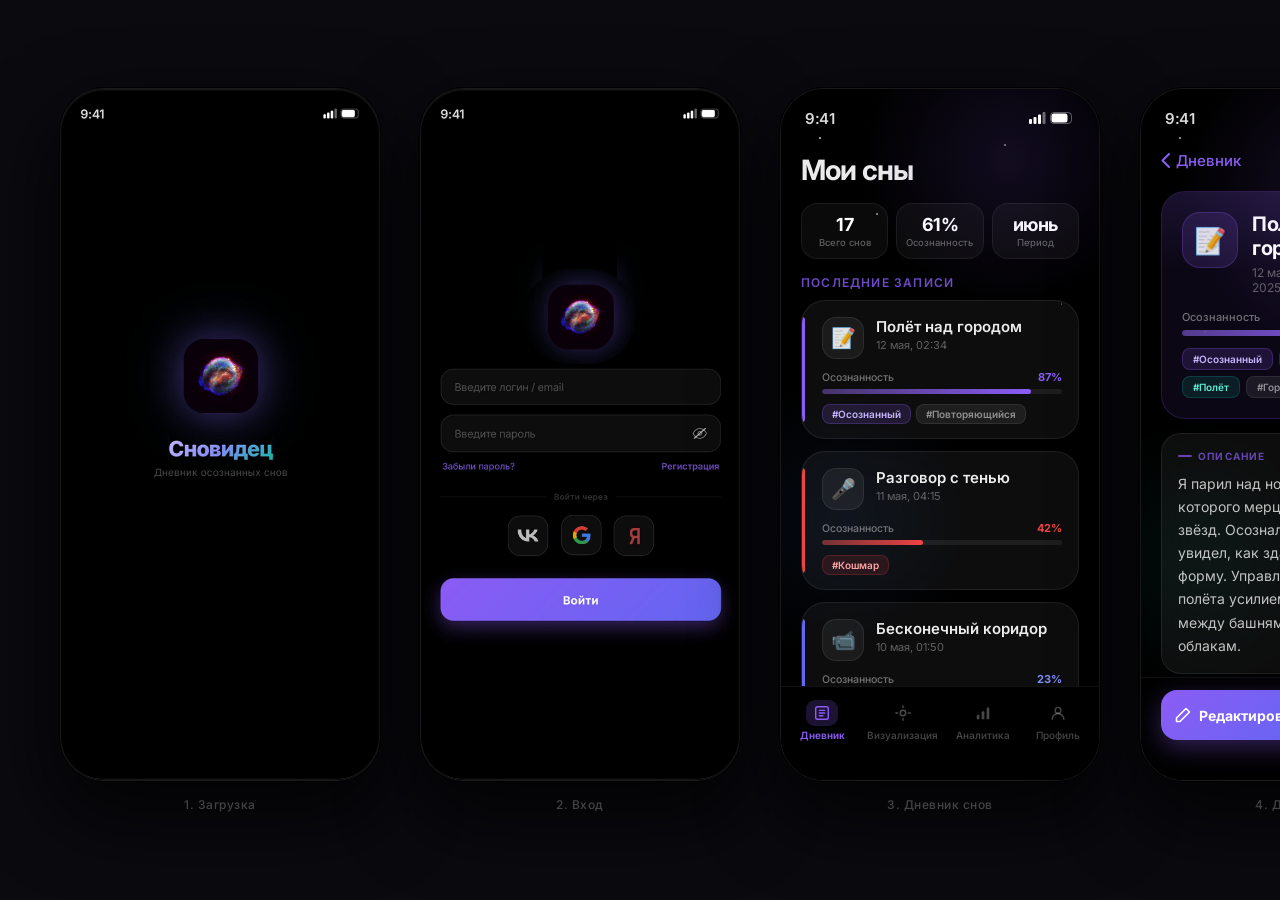
==== commit 33dd1916: "Add files via upload" ====
--- a/index.html
+++ b/index.html
@@ -4,20 +4,193 @@
 <meta charset="UTF-8">
 <meta name="viewport" content="width=device-width, initial-scale=1.0, viewport-fit=cover">
 <meta name="theme-color" content="#000000">
+<meta name="apple-mobile-web-app-capable" content="yes">
+<meta name="apple-mobile-web-app-status-bar-style" content="black-translucent">
 <title>Сновидец — Прототип</title>
-<link rel="stylesheet" href="styles.css">
+<style>
+@import url('https://fonts.googleapis.com/css2?family=Inter:wght@400;500;600&display=swap');
+*, *::before, *::after { box-sizing: border-box; margin: 0; padding: 0; }
+html, body { width: 100%; height: 100%; background: #000; font-family: 'Inter', sans-serif; overflow: hidden; }
+
+/* ════════════════════════════════
+   MOBILE — single screen app
+════════════════════════════════ */
+.mobile-app {
+  display: none;
+  width: 100vw;
+  height: 100dvh;
+  height: -webkit-fill-available;
+  position: relative;
+  overflow: hidden;
+  background: #000;
+}
+
+.mobile-app iframe {
+  position: absolute;
+  top: -44px; /* crop the mockup status bar */
+  left: 0;
+  width: 100vw;
+  height: calc(100dvh + 44px);
+  height: calc(-webkit-fill-available + 44px);
+  border: none;
+  background: #000;
+}
+
+/* ════════════════════════════════
+   DESKTOP — horizontal gallery
+════════════════════════════════ */
+.desktop-gallery {
+  display: none;
+  width: 100vw;
+  height: 100vh;
+  overflow-x: auto;
+  overflow-y: hidden;
+  background: #0a0a0f;
+  scrollbar-width: thin;
+  scrollbar-color: rgba(255,255,255,0.1) transparent;
+}
+
+.desktop-gallery::-webkit-scrollbar { height: 6px; }
+.desktop-gallery::-webkit-scrollbar-track { background: transparent; }
+.desktop-gallery::-webkit-scrollbar-thumb { background: rgba(255,255,255,0.1); border-radius: 3px; }
+
+.gallery-track {
+  display: flex;
+  align-items: center;
+  gap: 40px;
+  padding: 40px 60px;
+  height: 100%;
+  width: max-content;
+}
+
+.gallery-item {
+  display: flex;
+  flex-direction: column;
+  align-items: center;
+  gap: 16px;
+  flex-shrink: 0;
+}
+
+.gallery-label {
+  font-size: 12px;
+  font-weight: 500;
+  color: rgba(255,255,255,0.25);
+  letter-spacing: 0.5px;
+}
+
+.gallery-phone {
+  width: 320px;
+  height: 693px;
+  border-radius: 44px;
+  overflow: hidden;
+  border: 1.5px solid rgba(255,255,255,0.1);
+  box-shadow:
+    0 0 0 1px rgba(0,0,0,0.8),
+    0 32px 80px rgba(0,0,0,0.8),
+    inset 0 1px 0 rgba(255,255,255,0.06);
+  background: #000;
+  flex-shrink: 0;
+}
+
+.gallery-phone iframe {
+  width: 100%;
+  height: 100%;
+  border: none;
+  pointer-events: none; /* view-only on desktop */
+}
+
+.gallery-phone img {
+  width: 100%;
+  height: 100%;
+  object-fit: cover;
+}
+
+/* ════════════════════════════════
+   RESPONSIVE SWITCH
+════════════════════════════════ */
+@media (max-width: 700px) {
+  .mobile-app { display: block; }
+  .desktop-gallery { display: none; }
+}
+
+@media (min-width: 701px) {
+  .mobile-app { display: none; }
+  .desktop-gallery { display: block; }
+}
+</style>
 </head>
 <body>
-<div id="app">
-  <iframe id="screen-frame" src="1_loading.html"></iframe>
+
+<!-- ══ MOBILE MODE ══ -->
+<div class="mobile-app" id="mobile-app">
+  <iframe id="mobile-frame" src="1_loading.html"></iframe>
 </div>
 
-<div class="nav-arrows">
-  <button class="nav-arrow" id="btn-prev">←</button>
-  <button class="nav-arrow" id="btn-next">→</button>
+<!-- ══ DESKTOP MODE ══ -->
+<div class="desktop-gallery" id="desktop-gallery">
+  <div class="gallery-track">
+
+    <div class="gallery-item">
+      <div class="gallery-phone"><img src="img/screen_loading.png" alt="Загрузка"></div>
+      <span class="gallery-label">1. Загрузка</span>
+    </div>
+
+    <div class="gallery-item">
+      <div class="gallery-phone"><img src="img/screen_login.png" alt="Вход"></div>
+      <span class="gallery-label">2. Вход</span>
+    </div>
+
+    <div class="gallery-item">
+      <div class="gallery-phone"><iframe src="3_diary.html"></iframe></div>
+      <span class="gallery-label">3. Дневник снов</span>
+    </div>
+
+    <div class="gallery-item">
+      <div class="gallery-phone"><iframe src="4_detail.html"></iframe></div>
+      <span class="gallery-label">4. Детали сна</span>
+    </div>
+
+    <div class="gallery-item">
+      <div class="gallery-phone"><iframe src="5_add.html"></iframe></div>
+      <span class="gallery-label">5. Добавление сна</span>
+    </div>
+
+    <div class="gallery-item">
+      <div class="gallery-phone"><iframe src="6_viz.html"></iframe></div>
+      <span class="gallery-label">6. Визуализация</span>
+    </div>
+
+    <div class="gallery-item">
+      <div class="gallery-phone"><iframe src="7_analytics.html"></iframe></div>
+      <span class="gallery-label">7. Аналитика</span>
+    </div>
+
+    <div class="gallery-item">
+      <div class="gallery-phone"><iframe src="8_profile.html"></iframe></div>
+      <span class="gallery-label">8. Профиль</span>
+    </div>
+
+  </div>
 </div>
-<div class="screen-label" id="screen-label"></div>
 
-<script src="script.js"></script>
+<script>
+/* ── Mobile navigation ── */
+function goTo(screenId) {
+  var frame = document.getElementById('mobile-frame');
+  if (frame) frame.src = screenId + '.html';
+}
+
+/* ── Horizontal scroll with mouse wheel on desktop ── */
+var gallery = document.getElementById('desktop-gallery');
+if (gallery) {
+  gallery.addEventListener('wheel', function(e) {
+    if (Math.abs(e.deltaY) > Math.abs(e.deltaX)) {
+      e.preventDefault();
+      gallery.scrollLeft += e.deltaY;
+    }
+  }, { passive: false });
+}
+</script>
+
 </body>
 </html>
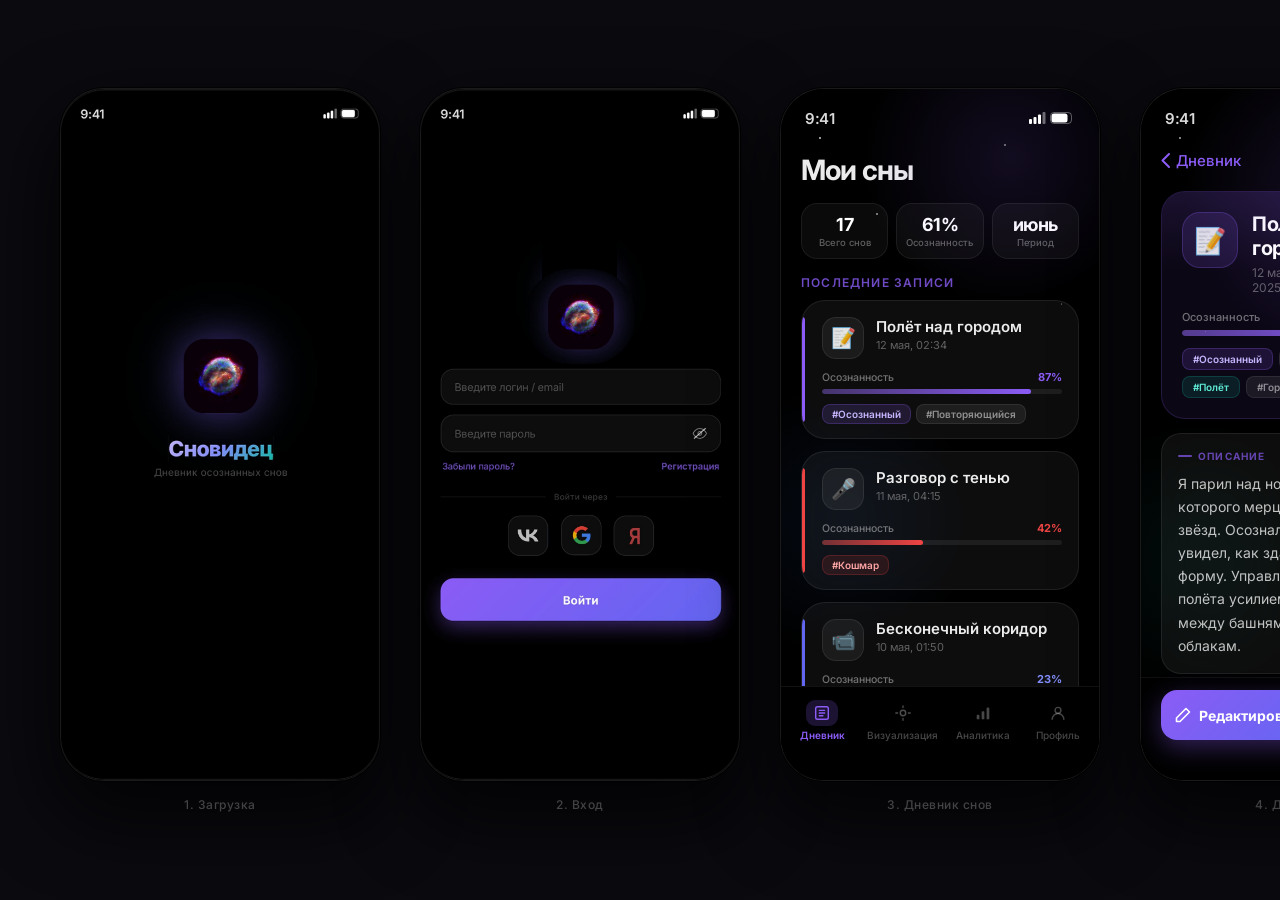
==== commit dea70205: "Add files via upload" ====
--- a/index.html
+++ b/index.html
@@ -5,12 +5,12 @@
 <meta name="viewport" content="width=device-width, initial-scale=1.0, viewport-fit=cover">
 <meta name="theme-color" content="#000000">
 <meta name="apple-mobile-web-app-capable" content="yes">
-<meta name="apple-mobile-web-app-status-bar-style" content="black-translucent">
 <title>Сновидец — Прототип</title>
 <style>
 @import url('https://fonts.googleapis.com/css2?family=Inter:wght@400;500;600&display=swap');
-*, *::before, *::after { box-sizing: border-box; margin: 0; padding: 0; }
-html, body { width: 100%; height: 100%; background: #000; font-family: 'Inter', sans-serif; overflow: hidden; }
+*, *::before, *::after { box-sizing: border-box; margin: 0; padding: 0; -webkit-tap-highlight-color: transparent; }
+html, body { width: 100%; height: 100%; background: #000; font-family: 'Inter', sans-serif; overflow: hidden; -webkit-tap-highlight-color: transparent; }
+iframe { -webkit-tap-highlight-color: transparent !important; }
 
 /* ════════════════════════════════
    MOBILE — single screen app
@@ -27,7 +27,7 @@
 
 .mobile-app iframe {
   position: absolute;
-  top: -44px; /* crop the mockup status bar */
+  top: -44px;
   left: 0;
   width: 100vw;
   height: calc(100dvh + 44px);
@@ -69,6 +69,7 @@
   align-items: center;
   gap: 16px;
   flex-shrink: 0;
+  scroll-margin-left: 40px;
 }
 
 .gallery-label {
@@ -96,7 +97,6 @@
   width: 100%;
   height: 100%;
   border: none;
-  pointer-events: none; /* view-only on desktop */
 }
 
 .gallery-phone img {
@@ -121,51 +121,51 @@
 </head>
 <body>
 
-<!-- ══ MOBILE MODE ══ -->
+<!-- ══ MOBILE ══ -->
 <div class="mobile-app" id="mobile-app">
   <iframe id="mobile-frame" src="1_loading.html"></iframe>
 </div>
 
-<!-- ══ DESKTOP MODE ══ -->
+<!-- ══ DESKTOP ══ -->
 <div class="desktop-gallery" id="desktop-gallery">
   <div class="gallery-track">
 
-    <div class="gallery-item">
+    <div class="gallery-item" id="g-1_loading">
       <div class="gallery-phone"><img src="img/screen_loading.png" alt="Загрузка"></div>
       <span class="gallery-label">1. Загрузка</span>
     </div>
 
-    <div class="gallery-item">
+    <div class="gallery-item" id="g-2_login">
       <div class="gallery-phone"><img src="img/screen_login.png" alt="Вход"></div>
       <span class="gallery-label">2. Вход</span>
     </div>
 
-    <div class="gallery-item">
+    <div class="gallery-item" id="g-3_diary">
       <div class="gallery-phone"><iframe src="3_diary.html"></iframe></div>
       <span class="gallery-label">3. Дневник снов</span>
     </div>
 
-    <div class="gallery-item">
+    <div class="gallery-item" id="g-4_detail">
       <div class="gallery-phone"><iframe src="4_detail.html"></iframe></div>
       <span class="gallery-label">4. Детали сна</span>
     </div>
 
-    <div class="gallery-item">
+    <div class="gallery-item" id="g-5_add">
       <div class="gallery-phone"><iframe src="5_add.html"></iframe></div>
       <span class="gallery-label">5. Добавление сна</span>
     </div>
 
-    <div class="gallery-item">
+    <div class="gallery-item" id="g-6_viz">
       <div class="gallery-phone"><iframe src="6_viz.html"></iframe></div>
       <span class="gallery-label">6. Визуализация</span>
     </div>
 
-    <div class="gallery-item">
+    <div class="gallery-item" id="g-7_analytics">
       <div class="gallery-phone"><iframe src="7_analytics.html"></iframe></div>
       <span class="gallery-label">7. Аналитика</span>
     </div>
 
-    <div class="gallery-item">
+    <div class="gallery-item" id="g-8_profile">
       <div class="gallery-phone"><iframe src="8_profile.html"></iframe></div>
       <span class="gallery-label">8. Профиль</span>
     </div>
@@ -174,13 +174,19 @@
 </div>
 
 <script>
-/* ── Mobile navigation ── */
 function goTo(screenId) {
   var frame = document.getElementById('mobile-frame');
-  if (frame) frame.src = screenId + '.html';
-}
-
-/* ── Horizontal scroll with mouse wheel on desktop ── */
+  if (frame && window.innerWidth <= 700) {
+    frame.src = screenId + '.html';
+    return;
+  }
+  var target = document.getElementById('g-' + screenId);
+  if (target) {
+    target.scrollIntoView({ behavior: 'smooth', inline: 'center' });
+  }
+}
+
+/* Колёсико мыши → горизонтальный скролл */
 var gallery = document.getElementById('desktop-gallery');
 if (gallery) {
   gallery.addEventListener('wheel', function(e) {
